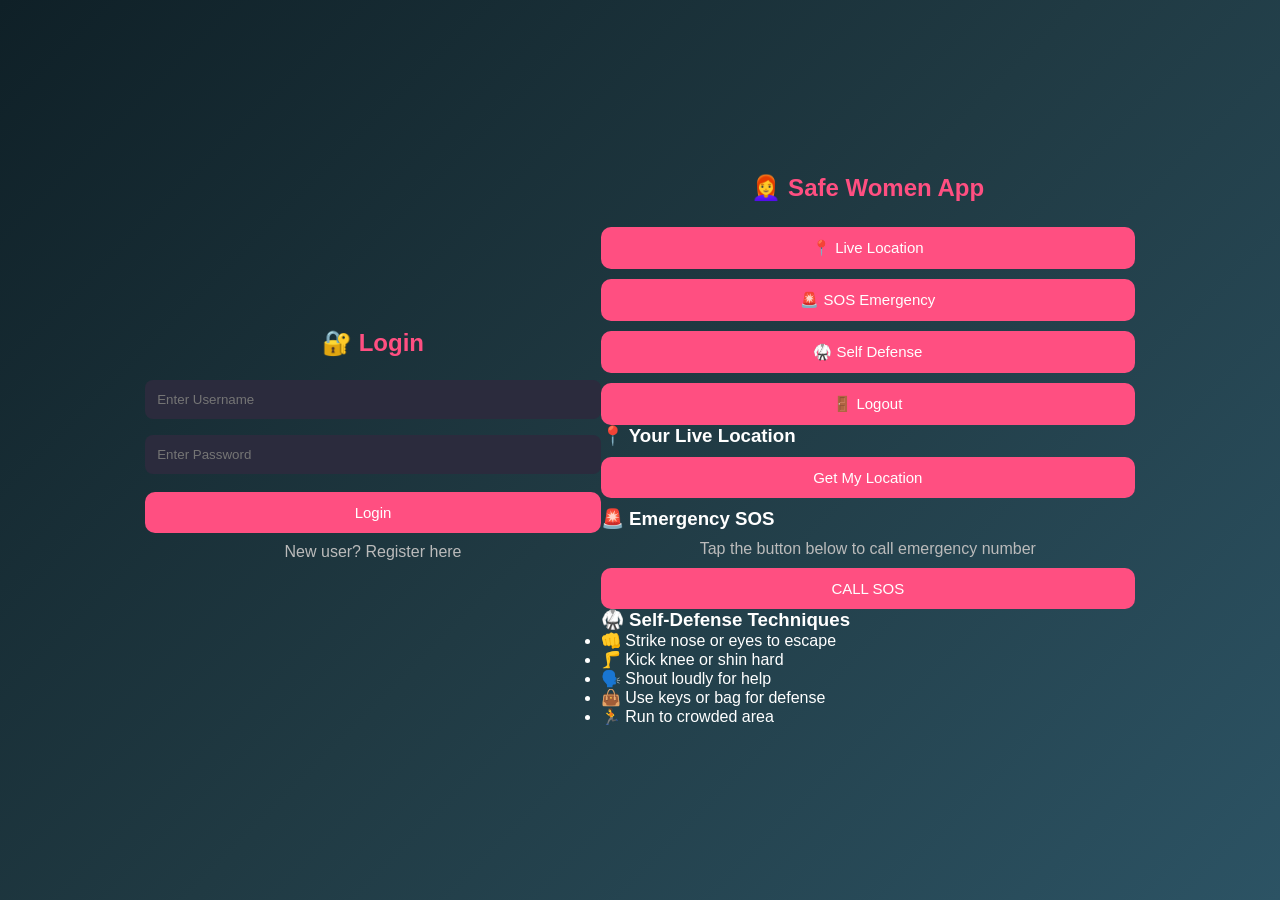
==== index.html @ a43dd45d "Refactor HTML structure and update app title" ====
<!DOCTYPE html>
<html lang="en">
<head>
  <meta charset="UTF-8" />
  <meta name="viewport" content="width=device-width, initial-scale=1.0" />
  <title>Safe Women App</title>
  <link rel="stylesheet" href="style.css" />
</head>
<body>

<!-- 🔐 LOGIN SECTION -->
<div class="login-container" id="loginPage">
  <h2>🔐 Login</h2>

  <input type="text" id="username" placeholder="Enter Username" />
  <input type="password" id="password" placeholder="Enter Password" />

  <button onclick="login()">Login</button>

  <p class="register-text">
    New user? <span onclick="register()">Register here</span>
  </p>

  <p id="error"></p>
</div>

<!-- 🏠 DASHBOARD -->
<div class="dashboard" id="dashboardPage">
  <h2>👩‍🦰 Safe Women App</h2>

  <div class="menu">
    <button onclick="showSection('locationSection')">📍 Live Location</button>
    <button onclick="showSection('sosSection')">🚨 SOS Emergency</button>
    <button onclick="showSection('defenseSection')">🥋 Self Defense</button>
    <button onclick="logout()">🚪 Logout</button>
  </div>

  <!-- 📍 LIVE LOCATION -->
  <div class="section" id="locationSection">
    <h3>📍 Your Live Location</h3>
    <button onclick="getLocation()">Get My Location</button>
    <p id="locationOutput"></p>
  </div>

  <!-- 🚨 SOS -->
  <div class="section" id="sosSection">
    <h3>🚨 Emergency SOS</h3>
    <p>Tap the button below to call emergency number</p>
    <a href="tel:112">
      <button class="sos-btn">CALL SOS</button>
    </a>
  </div>

  <!-- 🥋 SELF DEFENSE -->
  <div class="section" id="defenseSection">
    <h3>🥋 Self-Defense Techniques</h3>
    <ul class="defense-list">
      <li>👊 Strike nose or eyes to escape</li>
      <li>🦵 Kick knee or shin hard</li>
      <li>🗣️ Shout loudly for help</li>
      <li>👜 Use keys or bag for defense</li>
      <li>🏃 Run to crowded area</li>
    </ul>
  </div>
</div>

<script src="script.js"></script>
</body>
</html>
---- style.css ----
/* ================= GLOBAL RESET ================= */
* {
    box-sizing: border-box;
    margin: 0;
    padding: 0;
}

/* ===== SLIDER STYLING ===== */
.slider {
    width: 100%;
    height: 180px;
    margin: 15px 0;
    overflow: hidden;
    border-radius: 12px;
    box-shadow: 0 0 15px rgba(255,79,129,0.4);
}

.slider img {
    width: 100%;
    height: 100%;
    object-fit: cover;
    animation: fadeImage 1s ease-in-out;
}

/* Image Fade Animation */
@keyframes fadeImage {
    from { opacity: 0; }
    to { opacity: 1; }
}

/* ===== SOS ANIMATED IMAGE ===== */
.sos-img {
    width: 80px;
    margin: 10px auto;
    display: block;
    animation: bounce 1.5s infinite;
}

/* Bounce Animation */
@keyframes bounce {
    0%, 100% { transform: translateY(0); }
    50% { transform: translateY(-8px); }
}

/* ===== PAGE SLIDE ANIMATION ===== */
.page {
    display: none;
    animation: slideIn 0.5s ease;
}

@keyframes slideIn {
    from { transform: translateX(30px); opacity: 0; }
    to { transform: translateX(0); opacity: 1; }
}

/* ===== BUTTON GLOW EFFECT ===== */
button:hover {
    box-shadow: 0 0 15px rgba(255,79,129,0.8);
    transform: scale(1.02);
}

/* ================= BODY DARK THEME ================= */
body {
    font-family: 'Segoe UI', sans-serif;
    background: linear-gradient(135deg, #0f2027, #203a43, #2c5364);
    height: 100vh;
    display: flex;
    justify-content: center;
    align-items: center;
    color: #ffffff;
}

/* ================= APP CONTAINER ================= */
.app {
    width: 380px;
}

/* ================= CARD DESIGN ================= */
.card {
    background: #1e1e2f;
    padding: 25px;
    border-radius: 15px;
    box-shadow: 0 15px 40px rgba(0,0,0,0.5);
    animation: fade 0.4s ease-in-out;
}

/* Fade Animation */
@keyframes fade {
    from { opacity: 0; transform: translateY(15px); }
    to { opacity: 1; transform: translateY(0); }
}

/* ================= HEADINGS ================= */
h2 {
    text-align: center;
    margin-bottom: 15px;
    color: #ff4f81;
}

/* ================= INPUT & TEXTAREA ================= */
input, textarea {
    width: 100%;
    padding: 12px;
    margin: 8px 0;
    border-radius: 8px;
    border: none;
    background: #2b2b3d;
    color: white;
}

/* ================= BUTTONS ================= */
button {
    width: 100%;
    padding: 12px;
    margin-top: 10px;
    background: #ff4f81;
    color: white;
    border: none;
    border-radius: 10px;
    cursor: pointer;
    font-size: 15px;
}

button:hover {
    background: #ff2f6a;
}

/* ================= SOS BUTTON ================= */
.sos {
    background: red;
    font-size: 20px;
    animation: pulse 1s infinite;
}

/* SOS Pulse Animation */
@keyframes pulse {
    0% { box-shadow: 0 0 0 red; }
    50% { box-shadow: 0 0 20px red; }
    100% { box-shadow: 0 0 0 red; }
}

/* ================= LOGOUT ================= */
.logout {
    background: gray;
}

/* ================= INFO BOX ================= */
.info, .tech {
    background: #2b2b3d;
    padding: 10px;
    border-radius: 10px;
    margin: 8px 0;
}

/* ================= PAGE VISIBILITY ================= */
.page {
    display: none;
}
.active {
    display: block;
}

p {
    margin-top: 10px;
    text-align: center;
    cursor: pointer;
    color: #bbb;
}
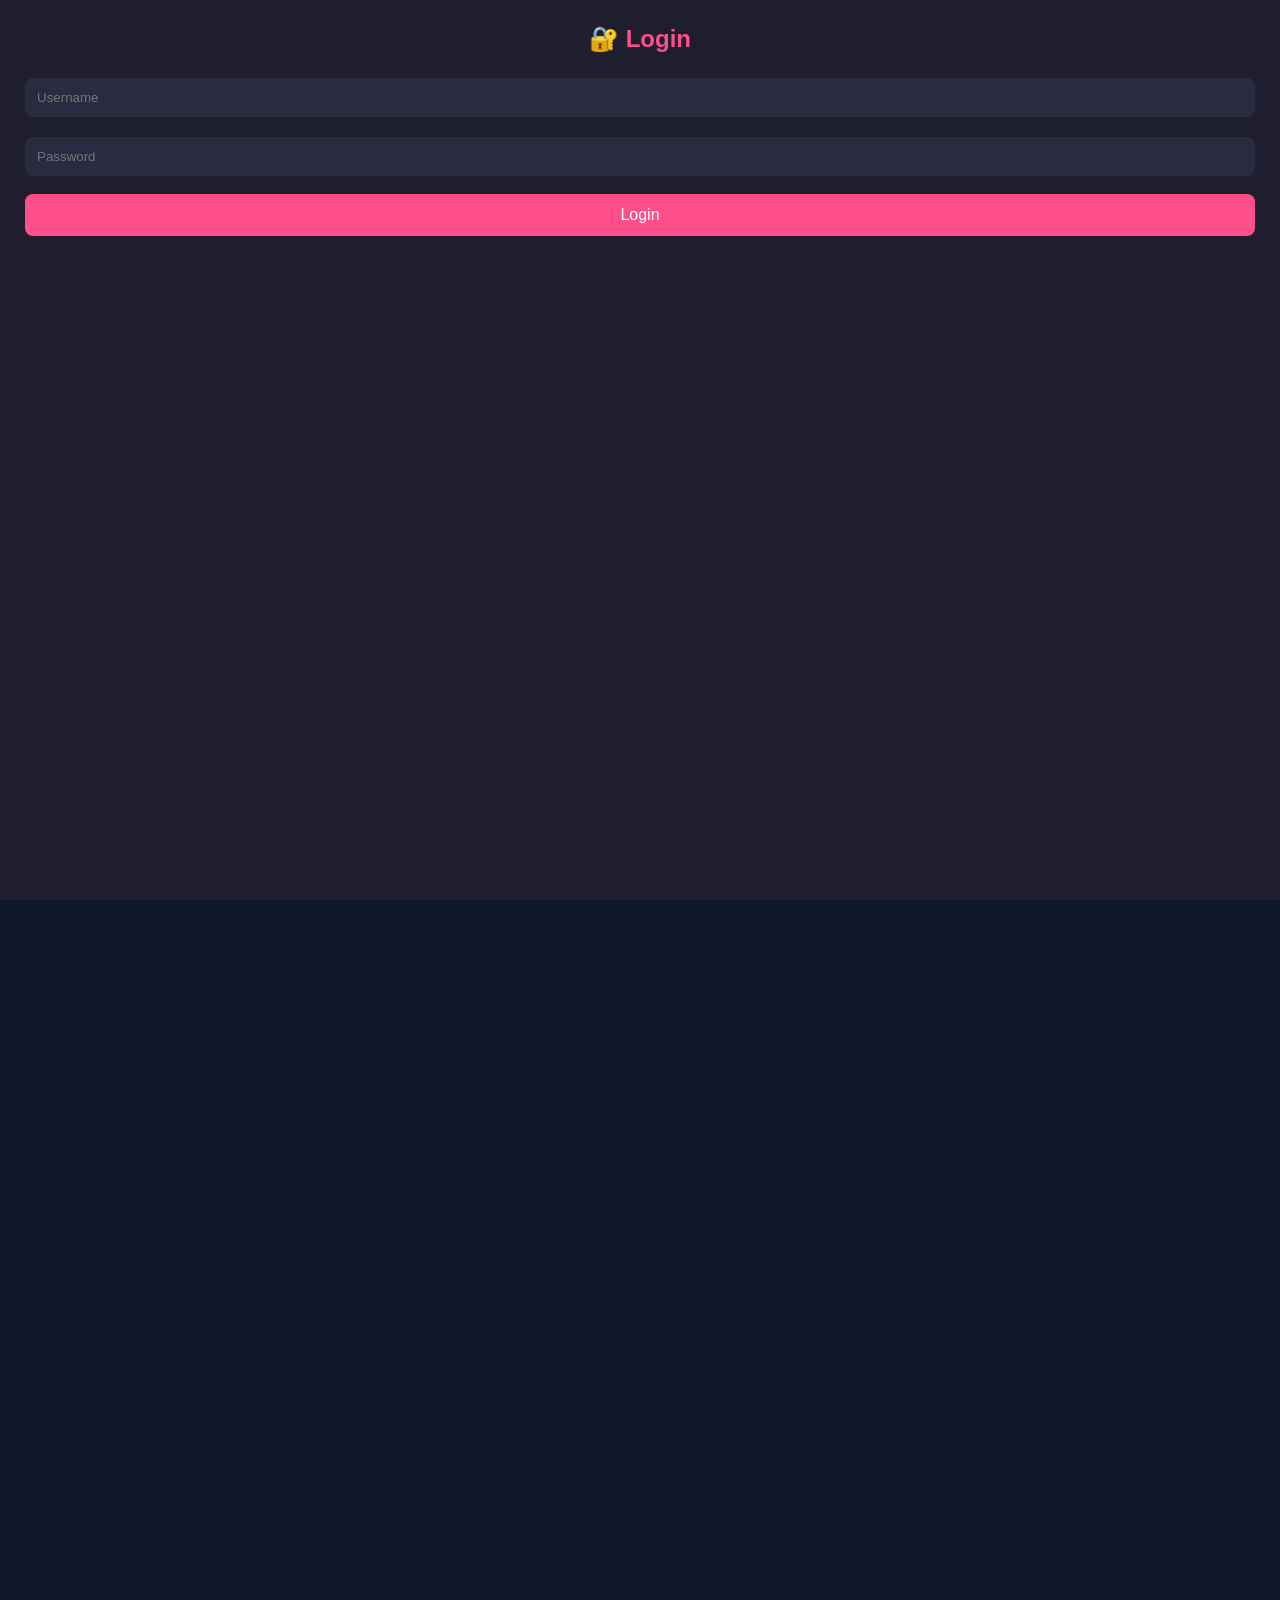
==== commit 6224443a: "Refactor index.html for improved structure and content Updated the HTML structure and content for th" ====
--- a/index.html
+++ b/index.html
@@ -8,58 +8,52 @@
 </head>
 <body>
 
-<!-- 🔐 LOGIN SECTION -->
+<!-- LOGIN SCREEN -->
 <div class="login-container" id="loginPage">
   <h2>🔐 Login</h2>
 
-  <input type="text" id="username" placeholder="Enter Username" />
-  <input type="password" id="password" placeholder="Enter Password" />
+  <input type="text" id="username" placeholder="Username" />
+  <input type="password" id="password" placeholder="Password" />
 
   <button onclick="login()">Login</button>
-
-  <p class="register-text">
-    New user? <span onclick="register()">Register here</span>
-  </p>
-
   <p id="error"></p>
 </div>
 
-<!-- 🏠 DASHBOARD -->
+<!-- DASHBOARD -->
 <div class="dashboard" id="dashboardPage">
   <h2>👩‍🦰 Safe Women App</h2>
 
   <div class="menu">
-    <button onclick="showSection('locationSection')">📍 Live Location</button>
-    <button onclick="showSection('sosSection')">🚨 SOS Emergency</button>
-    <button onclick="showSection('defenseSection')">🥋 Self Defense</button>
+    <button onclick="showSection('location')">📍 Live Location</button>
+    <button onclick="showSection('sos')">🚨 SOS</button>
+    <button onclick="showSection('defense')">🥋 Self Defense</button>
     <button onclick="logout()">🚪 Logout</button>
   </div>
 
-  <!-- 📍 LIVE LOCATION -->
-  <div class="section" id="locationSection">
-    <h3>📍 Your Live Location</h3>
-    <button onclick="getLocation()">Get My Location</button>
+  <!-- LOCATION -->
+  <div class="section" id="location">
+    <h3>Your Live Location</h3>
+    <button onclick="getLocation()">Get Location</button>
     <p id="locationOutput"></p>
   </div>
 
-  <!-- 🚨 SOS -->
-  <div class="section" id="sosSection">
-    <h3>🚨 Emergency SOS</h3>
-    <p>Tap the button below to call emergency number</p>
+  <!-- SOS -->
+  <div class="section" id="sos">
+    <h3>Emergency SOS</h3>
     <a href="tel:112">
-      <button class="sos-btn">CALL SOS</button>
+      <button class="sos-btn">CALL 112</button>
     </a>
   </div>
 
-  <!-- 🥋 SELF DEFENSE -->
-  <div class="section" id="defenseSection">
-    <h3>🥋 Self-Defense Techniques</h3>
+  <!-- SELF DEFENSE -->
+  <div class="section" id="defense">
+    <h3>Self-Defense Techniques</h3>
     <ul class="defense-list">
-      <li>👊 Strike nose or eyes to escape</li>
-      <li>🦵 Kick knee or shin hard</li>
-      <li>🗣️ Shout loudly for help</li>
-      <li>👜 Use keys or bag for defense</li>
-      <li>🏃 Run to crowded area</li>
+      <li>👊 Hit nose or eyes</li>
+      <li>🦵 Kick knee or shin</li>
+      <li>🗣️ Shout loudly</li>
+      <li>👜 Use bag or keys</li>
+      <li>🏃 Run to safe place</li>
     </ul>
   </div>
 </div>
--- a/style.css
+++ b/style.css
@@ -1,168 +1,85 @@
-/* ================= GLOBAL RESET ================= */
+/* RESET */
 * {
-    box-sizing: border-box;
-    margin: 0;
-    padding: 0;
+  margin: 0;
+  padding: 0;
+  box-sizing: border-box;
+  font-family: "Segoe UI", sans-serif;
 }
 
-/* ===== SLIDER STYLING ===== */
-.slider {
-    width: 100%;
-    height: 180px;
-    margin: 15px 0;
-    overflow: hidden;
-    border-radius: 12px;
-    box-shadow: 0 0 15px rgba(255,79,129,0.4);
+/* FULL SCREEN APP */
+html, body {
+  width: 100%;
+  height: 100%;
+  background: #0f172a;   /* plain app background */
+  overflow: hidden;
 }
 
-.slider img {
-    width: 100%;
-    height: 100%;
-    object-fit: cover;
-    animation: fadeImage 1s ease-in-out;
+/* LOGIN & DASHBOARD */
+.login-container,
+.dashboard {
+  width: 100%;
+  height: 100%;
+  background: #1e1e2f;
+  padding: 25px;
+  color: white;
 }
 
-/* Image Fade Animation */
-@keyframes fadeImage {
-    from { opacity: 0; }
-    to { opacity: 1; }
+/* HEADINGS */
+h2, h3 {
+  color: #ff4f8b;
+  margin-bottom: 15px;
+  text-align: center;
 }
 
-/* ===== SOS ANIMATED IMAGE ===== */
-.sos-img {
-    width: 80px;
-    margin: 10px auto;
-    display: block;
-    animation: bounce 1.5s infinite;
+/* INPUTS */
+input {
+  width: 100%;
+  padding: 12px;
+  margin: 10px 0;
+  background: #2a2a40;
+  border: none;
+  border-radius: 8px;
+  color: white;
 }
 
-/* Bounce Animation */
-@keyframes bounce {
-    0%, 100% { transform: translateY(0); }
-    50% { transform: translateY(-8px); }
+/* BUTTONS */
+button {
+  width: 100%;
+  padding: 12px;
+  margin: 8px 0;
+  background: #ff4f8b;
+  border: none;
+  border-radius: 8px;
+  color: white;
+  font-size: 16px;
+  cursor: pointer;
 }
 
-/* ===== PAGE SLIDE ANIMATION ===== */
-.page {
-    display: none;
-    animation: slideIn 0.5s ease;
+/* MENU */
+.menu {
+  margin-bottom: 15px;
 }
 
-@keyframes slideIn {
-    from { transform: translateX(30px); opacity: 0; }
-    to { transform: translateX(0); opacity: 1; }
+/* SECTIONS */
+.section {
+  display: none;
+  margin-top: 10px;
 }
 
-/* ===== BUTTON GLOW EFFECT ===== */
-button:hover {
-    box-shadow: 0 0 15px rgba(255,79,129,0.8);
-    transform: scale(1.02);
+/* SOS */
+.sos-btn {
+  background: red;
+  font-size: 18px;
 }
 
-/* ================= BODY DARK THEME ================= */
-body {
-    font-family: 'Segoe UI', sans-serif;
-    background: linear-gradient(135deg, #0f2027, #203a43, #2c5364);
-    height: 100vh;
-    display: flex;
-    justify-content: center;
-    align-items: center;
-    color: #ffffff;
+/* DEFENSE LIST */
+.defense-list li {
+  margin: 8px 0;
 }
 
-/* ================= APP CONTAINER ================= */
-.app {
-    width: 380px;
+/* ERROR */
+#error {
+  color: #ff6b6b;
+  margin-top: 10px;
+  text-align: center;
 }
-
-/* ================= CARD DESIGN ================= */
-.card {
-    background: #1e1e2f;
-    padding: 25px;
-    border-radius: 15px;
-    box-shadow: 0 15px 40px rgba(0,0,0,0.5);
-    animation: fade 0.4s ease-in-out;
-}
-
-/* Fade Animation */
-@keyframes fade {
-    from { opacity: 0; transform: translateY(15px); }
-    to { opacity: 1; transform: translateY(0); }
-}
-
-/* ================= HEADINGS ================= */
-h2 {
-    text-align: center;
-    margin-bottom: 15px;
-    color: #ff4f81;
-}
-
-/* ================= INPUT & TEXTAREA ================= */
-input, textarea {
-    width: 100%;
-    padding: 12px;
-    margin: 8px 0;
-    border-radius: 8px;
-    border: none;
-    background: #2b2b3d;
-    color: white;
-}
-
-/* ================= BUTTONS ================= */
-button {
-    width: 100%;
-    padding: 12px;
-    margin-top: 10px;
-    background: #ff4f81;
-    color: white;
-    border: none;
-    border-radius: 10px;
-    cursor: pointer;
-    font-size: 15px;
-}
-
-button:hover {
-    background: #ff2f6a;
-}
-
-/* ================= SOS BUTTON ================= */
-.sos {
-    background: red;
-    font-size: 20px;
-    animation: pulse 1s infinite;
-}
-
-/* SOS Pulse Animation */
-@keyframes pulse {
-    0% { box-shadow: 0 0 0 red; }
-    50% { box-shadow: 0 0 20px red; }
-    100% { box-shadow: 0 0 0 red; }
-}
-
-/* ================= LOGOUT ================= */
-.logout {
-    background: gray;
-}
-
-/* ================= INFO BOX ================= */
-.info, .tech {
-    background: #2b2b3d;
-    padding: 10px;
-    border-radius: 10px;
-    margin: 8px 0;
-}
-
-/* ================= PAGE VISIBILITY ================= */
-.page {
-    display: none;
-}
-.active {
-    display: block;
-}
-
-p {
-    margin-top: 10px;
-    text-align: center;
-    cursor: pointer;
-    color: #bbb;
-}
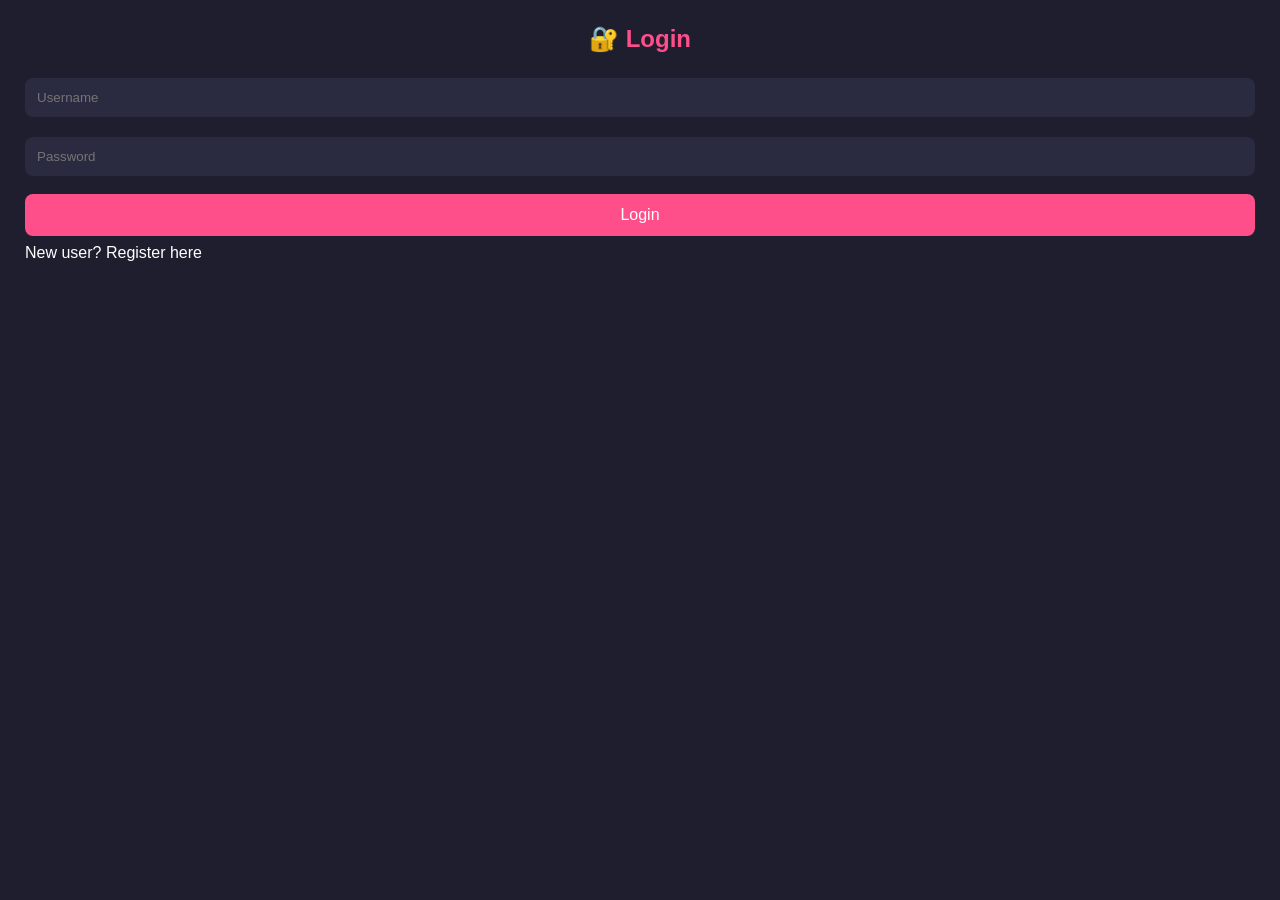
==== commit 47442423: "Revamp login and registration UI components Updated login and registration screens with new IDs and " ====
--- a/index.html
+++ b/index.html
@@ -12,15 +12,36 @@
 <div class="login-container" id="loginPage">
   <h2>🔐 Login</h2>
 
-  <input type="text" id="username" placeholder="Username" />
-  <input type="password" id="password" placeholder="Password" />
+  <input type="text" id="loginUsername" placeholder="Username" />
+  <input type="password" id="loginPassword" placeholder="Password" />
 
   <button onclick="login()">Login</button>
-  <p id="error"></p>
+
+  <p class="switch">
+    New user? <span onclick="showRegister()">Register here</span>
+  </p>
+
+  <p id="loginError"></p>
+</div>
+
+<!-- REGISTER SCREEN -->
+<div class="login-container" id="registerPage" style="display:none;">
+  <h2>📝 Register</h2>
+
+  <input type="text" id="regUsername" placeholder="Create Username" />
+  <input type="password" id="regPassword" placeholder="Create Password" />
+
+  <button onclick="register()">Register</button>
+
+  <p class="switch">
+    Already registered? <span onclick="showLogin()">Login here</span>
+  </p>
+
+  <p id="registerError"></p>
 </div>
 
 <!-- DASHBOARD -->
-<div class="dashboard" id="dashboardPage">
+<div class="dashboard" id="dashboardPage" style="display:none;">
   <h2>👩‍🦰 Safe Women App</h2>
 
   <div class="menu">
@@ -30,29 +51,20 @@
     <button onclick="logout()">🚪 Logout</button>
   </div>
 
-  <!-- LOCATION -->
   <div class="section" id="location">
-    <h3>Your Live Location</h3>
     <button onclick="getLocation()">Get Location</button>
     <p id="locationOutput"></p>
   </div>
 
-  <!-- SOS -->
   <div class="section" id="sos">
-    <h3>Emergency SOS</h3>
-    <a href="tel:112">
-      <button class="sos-btn">CALL 112</button>
-    </a>
+    <a href="tel:112"><button class="sos-btn">CALL 112</button></a>
   </div>
 
-  <!-- SELF DEFENSE -->
   <div class="section" id="defense">
-    <h3>Self-Defense Techniques</h3>
     <ul class="defense-list">
       <li>👊 Hit nose or eyes</li>
-      <li>🦵 Kick knee or shin</li>
+      <li>🦵 Kick knee</li>
       <li>🗣️ Shout loudly</li>
-      <li>👜 Use bag or keys</li>
       <li>🏃 Run to safe place</li>
     </ul>
   </div>
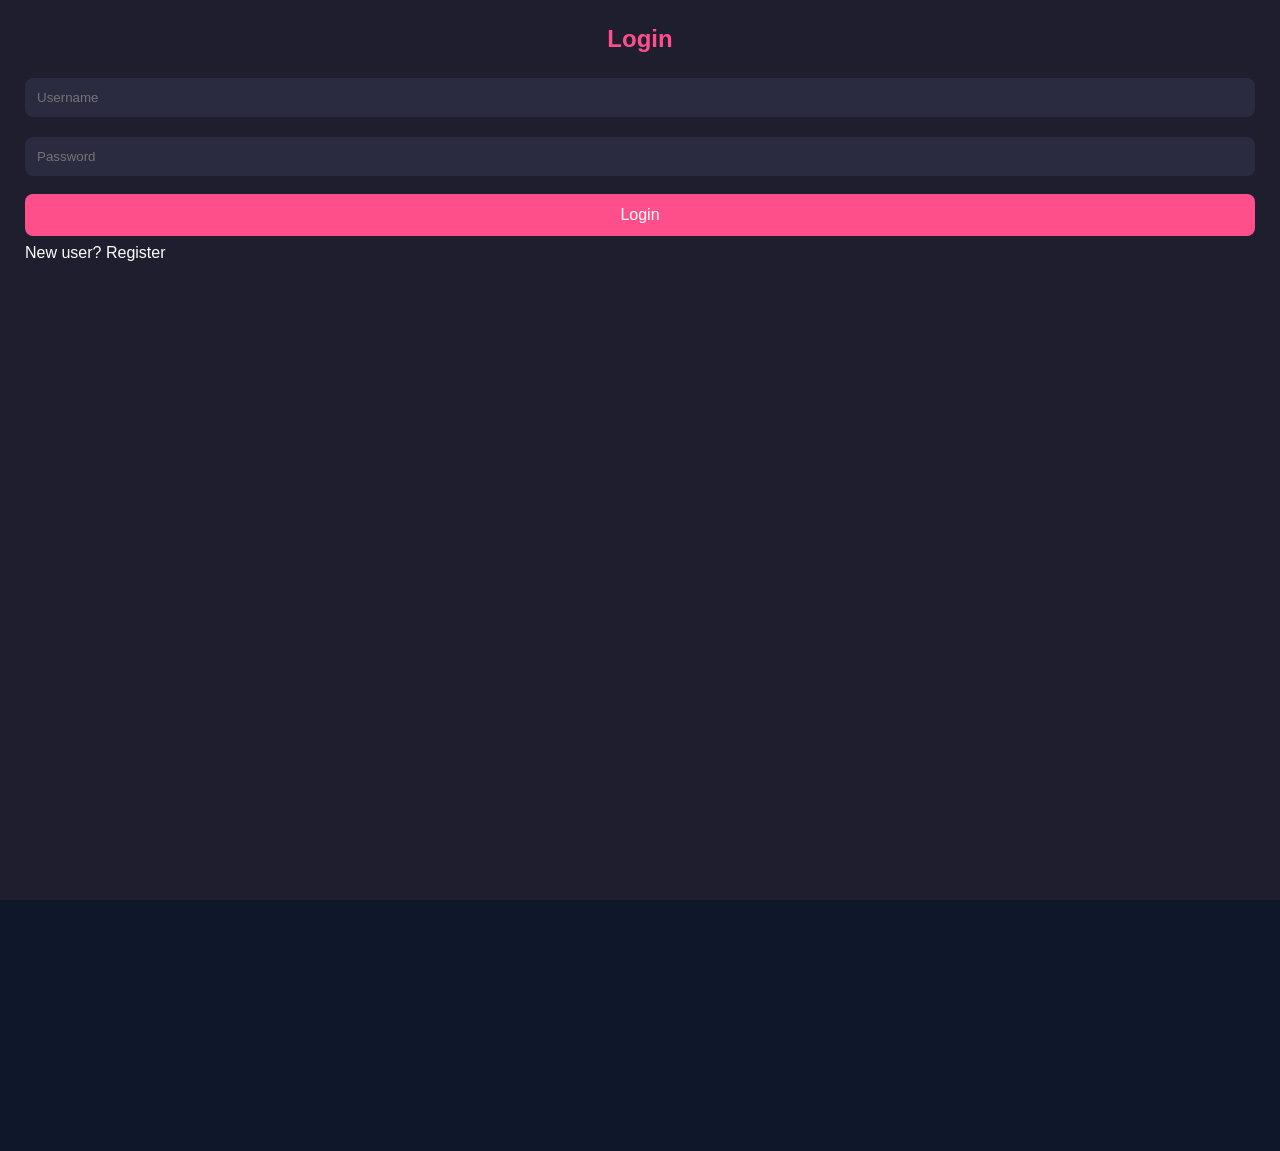
==== commit 6e554fb7: "Refactor index.html for improved layout and content Updated HTML structure and content for login, re" ====
--- a/index.html
+++ b/index.html
@@ -1,48 +1,44 @@
+
+
 <!DOCTYPE html>
 <html lang="en">
 <head>
-  <meta charset="UTF-8" />
-  <meta name="viewport" content="width=device-width, initial-scale=1.0" />
+  <meta charset="UTF-8">
+  <meta name="viewport" content="width=device-width, initial-scale=1.0">
   <title>Safe Women App</title>
-  <link rel="stylesheet" href="style.css" />
+  <link rel="stylesheet" href="style.css">
 </head>
 <body>
 
-<!-- LOGIN SCREEN -->
+<!-- LOGIN -->
 <div class="login-container" id="loginPage">
-  <h2>🔐 Login</h2>
-
-  <input type="text" id="loginUsername" placeholder="Username" />
-  <input type="password" id="loginPassword" placeholder="Password" />
-
-  <button onclick="login()">Login</button>
-
-  <p class="switch">
-    New user? <span onclick="showRegister()">Register here</span>
-  </p>
-
+  <h2>Login</h2>
+  <input type="text" id="loginUsername" placeholder="Username">
+  <input type="password" id="loginPassword" placeholder="Password">
+  <button type="button" onclick="login()">Login</button>
+  <p>New user? <span onclick="showRegister()">Register</span></p>
   <p id="loginError"></p>
 </div>
 
-<!-- REGISTER SCREEN -->
+<!-- REGISTER -->
 <div class="login-container" id="registerPage" style="display:none;">
-  <h2>📝 Register</h2>
-
-  <input type="text" id="regUsername" placeholder="Create Username" />
-  <input type="password" id="regPassword" placeholder="Create Password" />
-
-  <button onclick="register()">Register</button>
-
-  <p class="switch">
-    Already registered? <span onclick="showLogin()">Login here</span>
-  </p>
-
+  <h2>Register</h2>
+  <input type="text" id="regUsername" placeholder="Create Username">
+  <input type="password" id="regPassword" placeholder="Create Password">
+  <button type="button" onclick="register()">Register</button>
+  <p>Already registered? <span onclick="showLogin()">Login</span></p>
   <p id="registerError"></p>
 </div>
 
 <!-- DASHBOARD -->
 <div class="dashboard" id="dashboardPage" style="display:none;">
-  <h2>👩‍🦰 Safe Women App</h2>
+  <h2>Safe Women Dashboard</h2>
+  <button onclick="logout()">Logout</button>
+</div>
+
+<script src="script.js"></script>
+</body>
+</html>
 
   <div class="menu">
     <button onclick="showSection('location')">📍 Live Location</button>
@@ -73,3 +69,4 @@
 <script src="script.js"></script>
 </body>
 </html>
+
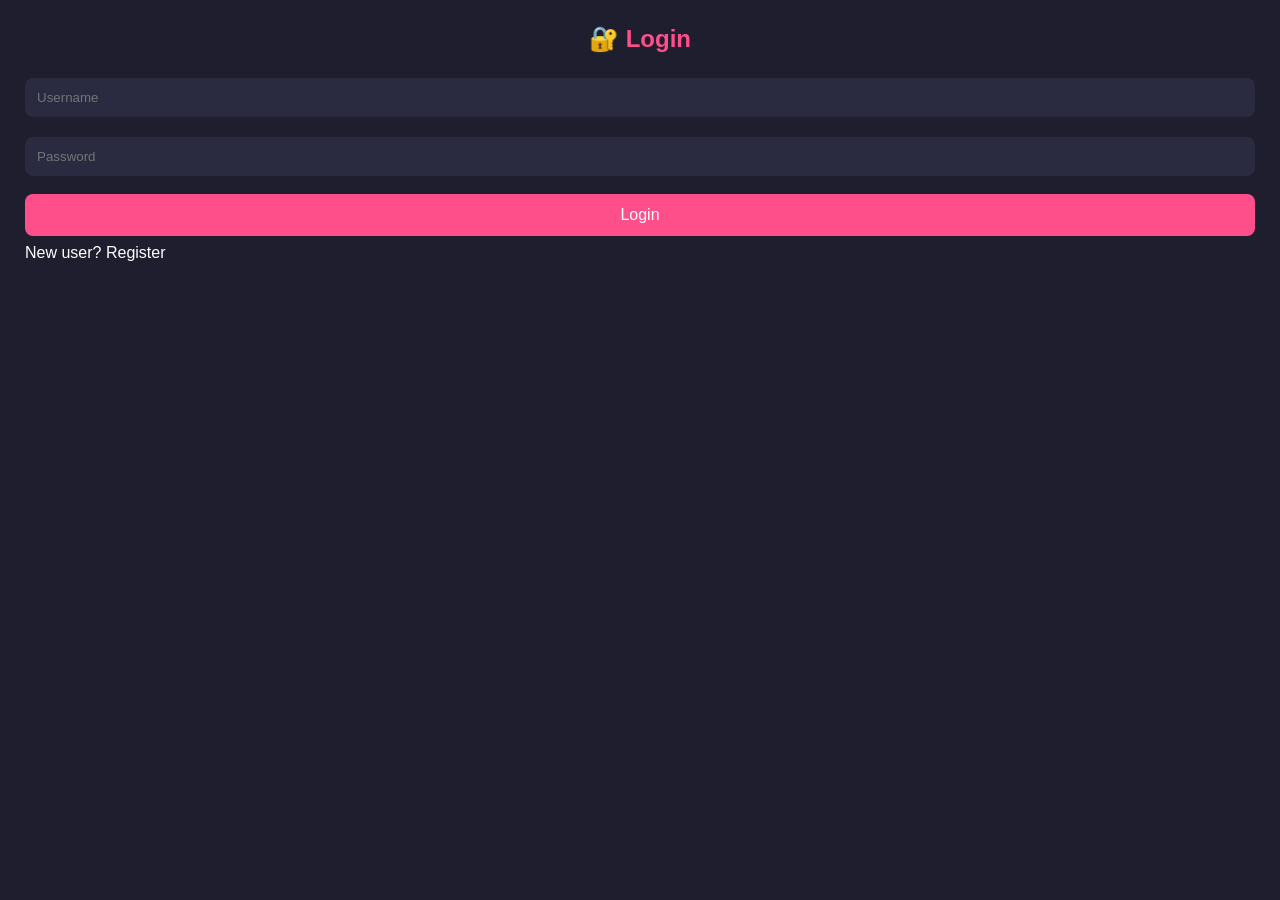
==== commit 6fea7f03: "Refactor index.html for better structure and functionality Updated HTML structure and IDs for login " ====
--- a/index.html
+++ b/index.html
@@ -1,72 +1,45 @@
-
-
 <!DOCTYPE html>
 <html lang="en">
 <head>
-  <meta charset="UTF-8">
-  <meta name="viewport" content="width=device-width, initial-scale=1.0">
+  <meta charset="UTF-8" />
+  <meta name="viewport" content="width=device-width, initial-scale=1.0" />
   <title>Safe Women App</title>
   <link rel="stylesheet" href="style.css">
 </head>
 <body>
 
 <!-- LOGIN -->
-<div class="login-container" id="loginPage">
-  <h2>Login</h2>
-  <input type="text" id="loginUsername" placeholder="Username">
-  <input type="password" id="loginPassword" placeholder="Password">
-  <button type="button" onclick="login()">Login</button>
+<div class="login-container" id="loginBox">
+  <h2>🔐 Login</h2>
+  <input type="text" id="loginUser" placeholder="Username">
+  <input type="password" id="loginPass" placeholder="Password">
+  <button onclick="login()">Login</button>
   <p>New user? <span onclick="showRegister()">Register</span></p>
-  <p id="loginError"></p>
+  <p id="loginError" class="error"></p>
 </div>
 
 <!-- REGISTER -->
-<div class="login-container" id="registerPage" style="display:none;">
-  <h2>Register</h2>
-  <input type="text" id="regUsername" placeholder="Create Username">
-  <input type="password" id="regPassword" placeholder="Create Password">
-  <button type="button" onclick="register()">Register</button>
+<div class="login-container" id="registerBox" style="display:none;">
+  <h2>📝 Register</h2>
+  <input type="text" id="regUser" placeholder="Create Username">
+  <input type="password" id="regPass" placeholder="Create Password">
+  <button onclick="register()">Register</button>
   <p>Already registered? <span onclick="showLogin()">Login</span></p>
-  <p id="registerError"></p>
+  <p id="regError" class="error"></p>
 </div>
 
 <!-- DASHBOARD -->
-<div class="dashboard" id="dashboardPage" style="display:none;">
-  <h2>Safe Women Dashboard</h2>
-  <button onclick="logout()">Logout</button>
+<div class="dashboard" id="dashboard" style="display:none;">
+  <h2>👩‍🦰 Safe Women Dashboard</h2>
+
+  <button class="sos" onclick="sos()">🚨 SOS Emergency</button>
+  <button onclick="getLocation()">📍 Share Live Location</button>
+  <button onclick="showDefense()">🥋 Self Defense Tips</button>
+  <button onclick="logout()">🚪 Logout</button>
+
+  <div id="output"></div>
 </div>
 
 <script src="script.js"></script>
 </body>
 </html>
-
-  <div class="menu">
-    <button onclick="showSection('location')">📍 Live Location</button>
-    <button onclick="showSection('sos')">🚨 SOS</button>
-    <button onclick="showSection('defense')">🥋 Self Defense</button>
-    <button onclick="logout()">🚪 Logout</button>
-  </div>
-
-  <div class="section" id="location">
-    <button onclick="getLocation()">Get Location</button>
-    <p id="locationOutput"></p>
-  </div>
-
-  <div class="section" id="sos">
-    <a href="tel:112"><button class="sos-btn">CALL 112</button></a>
-  </div>
-
-  <div class="section" id="defense">
-    <ul class="defense-list">
-      <li>👊 Hit nose or eyes</li>
-      <li>🦵 Kick knee</li>
-      <li>🗣️ Shout loudly</li>
-      <li>🏃 Run to safe place</li>
-    </ul>
-  </div>
-</div>
-
-<script src="script.js"></script>
-</body>
-</html>
-
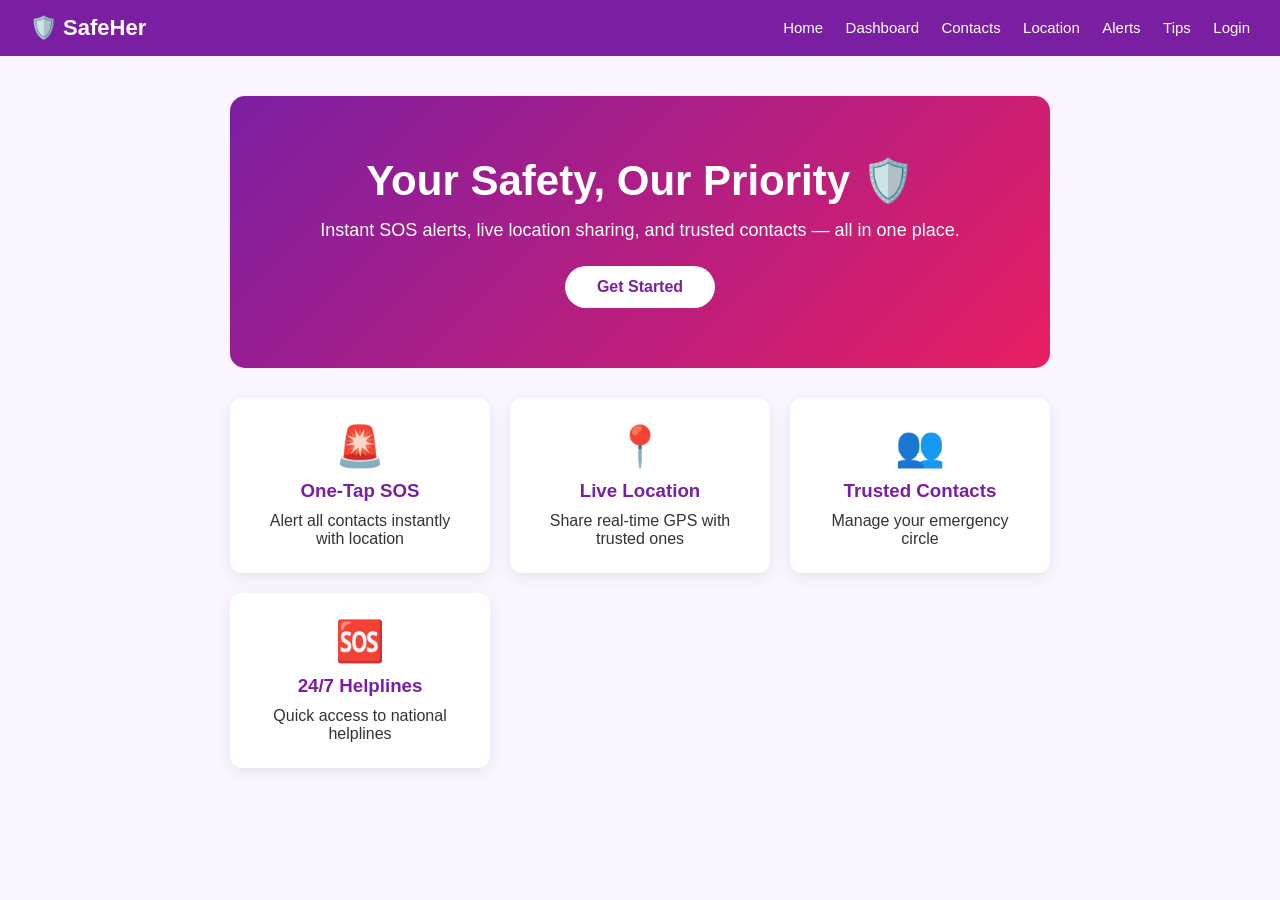
==== commit f15c0482: "Create index.html" ====
--- a/index.html
+++ b/index.html
@@ -1,45 +1,436 @@
-<!DOCTYPE html>
-<html lang="en">
-<head>
-  <meta charset="UTF-8" />
-  <meta name="viewport" content="width=device-width, initial-scale=1.0" />
-  <title>Safe Women App</title>
-  <link rel="stylesheet" href="style.css">
-</head>
-<body>
-
-<!-- LOGIN -->
-<div class="login-container" id="loginBox">
-  <h2>🔐 Login</h2>
-  <input type="text" id="loginUser" placeholder="Username">
-  <input type="password" id="loginPass" placeholder="Password">
-  <button onclick="login()">Login</button>
-  <p>New user? <span onclick="showRegister()">Register</span></p>
-  <p id="loginError" class="error"></p>
-</div>
-
-<!-- REGISTER -->
-<div class="login-container" id="registerBox" style="display:none;">
-  <h2>📝 Register</h2>
-  <input type="text" id="regUser" placeholder="Create Username">
-  <input type="password" id="regPass" placeholder="Create Password">
-  <button onclick="register()">Register</button>
-  <p>Already registered? <span onclick="showLogin()">Login</span></p>
-  <p id="regError" class="error"></p>
-</div>
-
-<!-- DASHBOARD -->
-<div class="dashboard" id="dashboard" style="display:none;">
-  <h2>👩‍🦰 Safe Women Dashboard</h2>
-
-  <button class="sos" onclick="sos()">🚨 SOS Emergency</button>
-  <button onclick="getLocation()">📍 Share Live Location</button>
-  <button onclick="showDefense()">🥋 Self Defense Tips</button>
-  <button onclick="logout()">🚪 Logout</button>
-
-  <div id="output"></div>
-</div>
-
-<script src="script.js"></script>
-</body>
-</html>
+<!DOCTYPE html>
+<html lang="en">
+<head>
+  <meta charset="UTF-8" />
+  <meta name="viewport" content="width=device-width, initial-scale=1.0" />
+  <title>🛡️ SafeHer - Women Safety App</title>
+  <style>
+    * { margin: 0; padding: 0; box-sizing: border-box; font-family: 'Segoe UI', sans-serif; }
+    body { background: #faf5ff; color: #333; }
+
+    /* Navbar */
+    nav {
+      display: flex; justify-content: space-between; align-items: center;
+      padding: 15px 30px; background: #7B1FA2; color: white; flex-wrap: wrap;
+    }
+    nav .logo { font-size: 22px; font-weight: bold; }
+    nav a {
+      color: white; text-decoration: none; margin-left: 18px;
+      font-size: 15px; cursor: pointer;
+    }
+    nav a:hover { color: #ffb3c1; }
+
+    /* Page container */
+    .page { display: none; padding: 40px; max-width: 900px; margin: 0 auto; min-height: calc(100vh - 70px); }
+    .page.active { display: block; }
+
+    /* Hero */
+    .hero {
+      text-align: center; padding: 60px 20px; color: white; border-radius: 15px;
+      background: linear-gradient(135deg, #7B1FA2, #E91E63); margin-bottom: 30px;
+    }
+    .hero h1 { font-size: 42px; margin-bottom: 15px; }
+    .hero p { font-size: 18px; margin-bottom: 25px; }
+    .btn {
+      background: white; color: #7B1FA2; padding: 12px 32px; border-radius: 30px;
+      text-decoration: none; font-weight: bold; font-size: 16px;
+      border: none; cursor: pointer; display: inline-block;
+    }
+
+    /* Feature cards */
+    .grid {
+      display: grid; grid-template-columns: repeat(auto-fit, minmax(200px, 1fr));
+      gap: 20px; margin-top: 20px;
+    }
+    .card {
+      background: white; padding: 25px; border-radius: 12px;
+      box-shadow: 0 4px 15px rgba(0,0,0,0.08); text-align: center;
+    }
+    .card h3 { color: #7B1FA2; margin: 10px 0; }
+
+    /* Forms */
+    .form-box {
+      background: white; padding: 35px; border-radius: 15px;
+      max-width: 400px; margin: 40px auto;
+      box-shadow: 0 4px 20px rgba(0,0,0,0.1);
+    }
+    .form-box h2 { color: #7B1FA2; text-align: center; margin-bottom: 20px; }
+    input, select {
+      width: 100%; padding: 12px; margin: 8px 0;
+      border: 1px solid #ddd; border-radius: 8px; font-size: 15px;
+    }
+    .btn-primary {
+      width: 100%; background: #7B1FA2; color: white; padding: 13px;
+      border: none; border-radius: 8px; font-size: 16px; cursor: pointer;
+      margin-top: 10px;
+    }
+    .btn-primary:hover { background: #5e1780; }
+
+    /* SOS */
+    .sos-wrap { text-align: center; padding: 30px; }
+    .sos-btn {
+      width: 220px; height: 220px; border-radius: 50%;
+      background: radial-gradient(circle, #ff4d6d, #c9184a);
+      color: white; border: 8px solid #ffb3c1;
+      font-size: 42px; font-weight: bold; cursor: pointer;
+      animation: pulse 1.5s infinite;
+    }
+    @keyframes pulse {
+      0% { transform: scale(1); box-shadow: 0 0 40px rgba(233,30,99,0.6); }
+      50% { transform: scale(1.05); box-shadow: 0 0 60px rgba(233,30,99,0.9); }
+      100% { transform: scale(1); box-shadow: 0 0 40px rgba(233,30,99,0.6); }
+    }
+
+    /* Helpline cards */
+    .helpline {
+      display: block; background: white; padding: 20px; border-radius: 12px;
+      text-decoration: none; color: #333; text-align: center;
+      box-shadow: 0 2px 10px rgba(0,0,0,0.08);
+    }
+    .helpline .num { color: #7B1FA2; font-size: 22px; font-weight: bold; }
+
+    /* Toast */
+    .toast {
+      position: fixed; bottom: 20px; left: 50%; transform: translateX(-50%);
+      background: #333; color: white; padding: 12px 24px; border-radius: 8px;
+      opacity: 0; transition: opacity 0.3s; z-index: 100;
+    }
+    .toast.show { opacity: 1; }
+
+    h1.page-title { color: #7B1FA2; margin-bottom: 10px; }
+    .subtitle { color: #666; margin-bottom: 30px; }
+  </style>
+</head>
+<body>
+
+<!-- ===== NAVBAR ===== -->
+<nav>
+  <div class="logo">🛡️ SafeHer</div>
+  <div id="navLinks">
+    <a onclick="showPage('home')">Home</a>
+    <a onclick="showPage('dashboard')">Dashboard</a>
+    <a onclick="showPage('contacts')">Contacts</a>
+    <a onclick="showPage('location')">Location</a>
+    <a onclick="showPage('alerts')">Alerts</a>
+    <a onclick="showPage('tips')">Tips</a>
+    <a onclick="showPage('login')" id="loginLink">Login</a>
+  </div>
+</nav>
+
+<!-- ===== HOME ===== -->
+<div class="page active" id="page-home">
+  <div class="hero">
+    <h1>Your Safety, Our Priority 🛡️</h1>
+    <p>Instant SOS alerts, live location sharing, and trusted contacts — all in one place.</p>
+    <button class="btn" onclick="showPage('dashboard')">Get Started</button>
+  </div>
+  <div class="grid">
+    <div class="card"><div style="font-size:40px">🚨</div><h3>One-Tap SOS</h3><p>Alert all contacts instantly with location</p></div>
+    <div class="card"><div style="font-size:40px">📍</div><h3>Live Location</h3><p>Share real-time GPS with trusted ones</p></div>
+    <div class="card"><div style="font-size:40px">👥</div><h3>Trusted Contacts</h3><p>Manage your emergency circle</p></div>
+    <div class="card"><div style="font-size:40px">🆘</div><h3>24/7 Helplines</h3><p>Quick access to national helplines</p></div>
+  </div>
+</div>
+
+<!-- ===== LOGIN ===== -->
+<div class="page" id="page-login">
+  <div class="form-box">
+    <h2>Login</h2>
+    <input id="loginEmail" type="email" placeholder="Email" />
+    <input id="loginPassword" type="password" placeholder="Password" />
+    <button class="btn-primary" onclick="login()">Login</button>
+    <p style="text-align:center;margin-top:12px;color:#666">
+      New user? <a onclick="showPage('register')" style="color:#7B1FA2;cursor:pointer">Register</a>
+    </p>
+  </div>
+</div>
+
+<!-- ===== REGISTER ===== -->
+<div class="page" id="page-register">
+  <div class="form-box">
+    <h2>Create Account</h2>
+    <input id="regName" placeholder="Full Name" />
+    <input id="regEmail" type="email" placeholder="Email" />
+    <input id="regPhone" placeholder="Phone Number" />
+    <input id="regPassword" type="password" placeholder="Password" />
+    <button class="btn-primary" onclick="register()">Register</button>
+    <p style="text-align:center;margin-top:12px;color:#666">
+      Already have an account? <a onclick="showPage('login')" style="color:#7B1FA2;cursor:pointer">Login</a>
+    </p>
+  </div>
+</div>
+
+<!-- ===== DASHBOARD ===== -->
+<div class="page" id="page-dashboard">
+  <h1 class="page-title" id="welcomeMsg">Welcome 👋</h1>
+  <p class="subtitle">You're safe. We're here for you.</p>
+
+  <div class="sos-wrap">
+    <button class="sos-btn" onclick="triggerSOS()">SOS</button>
+    <p style="margin-top:20px;font-weight:bold;color:#7B1FA2">Press the button in an emergency</p>
+    <p id="sosStatus" style="margin-top:10px"></p>
+  </div>
+
+  <h3 style="margin-top:40px;color:#7B1FA2;text-align:center">Quick Helplines</h3>
+  <div class="grid" style="margin-top:15px">
+    <a class="helpline" href="tel:1091"><div>📞</div><strong>Police</strong><div class="num">1091</div></a>
+    <a class="helpline" href="tel:181"><div>🆘</div><strong>Women Helpline</strong><div class="num">181</div></a>
+    <a class="helpline" href="tel:112"><div>🚑</div><strong>Emergency</strong><div class="num">112</div></a>
+    <a class="helpline" href="tel:1098"><div>👶</div><strong>Child Helpline</strong><div class="num">1098</div></a>
+  </div>
+</div>
+
+<!-- ===== CONTACTS ===== -->
+<div class="page" id="page-contacts">
+  <h1 class="page-title">👥 Emergency Contacts</h1>
+  <p class="subtitle">These people will be alerted when you press SOS.</p>
+
+  <div class="form-box">
+    <h2>Add New Contact</h2>
+    <input id="cName" placeholder="Name" />
+    <input id="cPhone" placeholder="Phone Number" />
+    <input id="cRel" placeholder="Relationship (e.g. Mother)" />
+    <input id="cEmail" type="email" placeholder="Email (optional)" />
+    <button class="btn-primary" onclick="addContact()">Add Contact</button>
+  </div>
+
+  <h3 style="color:#7B1FA2;margin-top:20px">Your Contacts</h3>
+  <div id="contactsList" style="margin-top:15px"></div>
+</div>
+
+<!-- ===== LOCATION ===== -->
+<div class="page" id="page-location">
+  <h1 class="page-title">📍 Live Location</h1>
+  <p class="subtitle">Share your real-time location with trusted contacts.</p>
+
+  <div class="card" style="padding:30px">
+    <button class="btn-primary" style="width:auto;padding:12px 24px" onclick="getLocation()">
+      ▶ Get My Location
+    </button>
+    <div id="locInfo" style="margin-top:20px;text-align:left"></div>
+  </div>
+</div>
+
+<!-- ===== TIPS ===== -->
+<div class="page" id="page-tips">
+  <h1 class="page-title">🆘 Safety Tips & Helplines</h1>
+  <p class="subtitle">Stay informed. Stay safe.</p>
+
+  <h3 style="color:#E91E63">📞 Emergency Helplines (India)</h3>
+  <div class="grid" style="margin-top:15px">
+    <a class="helpline" href="tel:100"><div>👮</div><strong>Police</strong><div class="num">100</div></a>
+    <a class="helpline" href="tel:181"><div>🆘</div><strong>Women Helpline</strong><div class="num">181</div></a>
+    <a class="helpline" href="tel:112"><div>🚑</div><strong>Emergency</strong><div class="num">112</div></a>
+    <a class="helpline" href="tel:1098"><div>👶</div><strong>Child Helpline</strong><div class="num">1098</div></a>
+    <a class="helpline" href="tel:1091"><div>🚫</div><strong>Anti-Stalking</strong><div class="num">1091</div></a>
+    <a class="helpline" href="tel:181"><div>🏠</div><strong>Domestic Abuse</strong><div class="num">181</div></a>
+  </div>
+
+  <h3 style="color:#E91E63;margin-top:40px">🛡️ Safety Tips</h3>
+  <div class="grid" style="margin-top:15px">
+    <div class="card"><h3>Share Your Location</h3><p>Always share your live location with a trusted contact when travelling alone.</p></div>
+    <div class="card"><h3>Trust Your Instincts</h3><p>If something feels wrong, it probably is. Remove yourself from the situation.</p></div>
+    <div class="card"><h3>Stay Aware</h3><p>Avoid distractions like headphones and phones in unfamiliar areas.</p></div>
+    <div class="card"><h3>Save Emergency Numbers</h3><p>Keep emergency numbers on speed dial for quick access.</p></div>
+  </div>
+</div>
+
+<!-- ===== ALERTS ===== -->
+<div class="page" id="page-alerts">
+  <h1 class="page-title">📜 Alert History</h1>
+  <p class="subtitle">All your past SOS alerts.</p>
+  <div id="alertsList"></div>
+</div>
+
+<!-- Toast -->
+<div class="toast" id="toast"></div>
+
+<script>
+  // ===== Data Storage (localStorage) =====
+  const DB = {
+    getUser: () => JSON.parse(localStorage.getItem('user') || 'null'),
+    setUser: (u) => localStorage.setItem('user', JSON.stringify(u)),
+    logout: () => localStorage.removeItem('user'),
+    getContacts: () => JSON.parse(localStorage.getItem('contacts') || '[]'),
+    setContacts: (c) => localStorage.setItem('contacts', JSON.stringify(c)),
+    getAlerts: () => JSON.parse(localStorage.getItem('alerts') || '[]'),
+    setAlerts: (a) => localStorage.setItem('alerts', JSON.stringify(a))
+  };
+
+  // ===== Page Navigation =====
+  function showPage(name) {
+    if (['dashboard','contacts','location','alerts'].includes(name) && !DB.getUser()) {
+      toast('Please login first');
+      name = 'login';
+    }
+    document.querySelectorAll('.page').forEach(p => p.classList.remove('active'));
+    const page = document.getElementById('page-' + name);
+    if (page) page.classList.add('active');
+    window.scrollTo(0, 0);
+
+    // Update login link
+    const loginLink = document.getElementById('loginLink');
+    if (DB.getUser()) {
+      loginLink.textContent = 'Logout';
+      loginLink.onclick = () => { DB.logout(); toast('Logged out'); showPage('home'); };
+    } else {
+      loginLink.textContent = 'Login';
+      loginLink.onclick = () => showPage('login');
+    }
+
+    if (name === 'dashboard') refreshDashboard();
+    if (name === 'contacts') renderContacts();
+    if (name === 'alerts') renderAlerts();
+  }
+
+  // ===== Toast =====
+  function toast(msg) {
+    const t = document.getElementById('toast');
+    t.textContent = msg;
+    t.classList.add('show');
+    setTimeout(() => t.classList.remove('show'), 2500);
+  }
+
+  // ===== Auth =====
+  function register() {
+    const name = document.getElementById('regName').value.trim();
+    const email = document.getElementById('regEmail').value.trim();
+    const phone = document.getElementById('regPhone').value.trim();
+    const password = document.getElementById('regPassword').value;
+    if (!name || !email || !password) return toast('Please fill all fields');
+    DB.setUser({ id: Date.now(), fullName: name, email, phoneNumber: phone });
+    toast('✅ Registered successfully!');
+    showPage('dashboard');
+  }
+
+  function login() {
+    const email = document.getElementById('loginEmail').value.trim();
+    const password = document.getElementById('loginPassword').value;
+    if (!email || !password) return toast('Please fill all fields');
+    const name = email.split('@')[0];
+    DB.setUser({ id: Date.now(), fullName: name, email, phoneNumber: '' });
+    toast('✅ Logged in!');
+    showPage('dashboard');
+  }
+
+  function refreshDashboard() {
+    const u = DB.getUser();
+    if (u) document.getElementById('welcomeMsg').textContent = `Welcome, ${u.fullName} 👋`;
+  }
+
+  // ===== SOS =====
+  function triggerSOS() {
+    if (!navigator.geolocation) return toast('Geolocation not supported');
+    const status = document.getElementById('sosStatus');
+    status.textContent = 'Getting your location...';
+    status.style.color = '#7B1FA2';
+
+    navigator.geolocation.getCurrentPosition(
+      (pos) => {
+        const alerts = DB.getAlerts();
+        const user = DB.getUser();
+        alerts.unshift({
+          id: Date.now(),
+          message: `🚨 EMERGENCY! ${user.fullName} needs help!`,
+          lat: pos.coords.latitude,
+          lng: pos.coords.longitude,
+          status: 'ACTIVE',
+          createdAt: new Date().toISOString()
+        });
+        DB.setAlerts(alerts);
+        status.textContent = '✅ SOS Alert sent! Contacts notified with your location.';
+        status.style.color = 'green';
+        toast('🚨 SOS sent to ' + DB.getContacts().length + ' contacts');
+      },
+      () => {
+        status.textContent = '❌ Location access denied. Enable it to send alerts.';
+        status.style.color = 'red';
+      }
+    );
+  }
+
+  // ===== Contacts =====
+  function addContact() {
+    const name = document.getElementById('cName').value.trim();
+    const phone = document.getElementById('cPhone').value.trim();
+    const rel = document.getElementById('cRel').value.trim();
+    const email = document.getElementById('cEmail').value.trim();
+    if (!name || !phone) return toast('Name and phone required');
+    const contacts = DB.getContacts();
+    contacts.push({ id: Date.now(), name, phoneNumber: phone, relationship: rel, email });
+    DB.setContacts(contacts);
+    document.getElementById('cName').value = '';
+    document.getElementById('cPhone').value = '';
+    document.getElementById('cRel').value = '';
+    document.getElementById('cEmail').value = '';
+    toast('✅ Contact added');
+    renderContacts();
+  }
+
+  function renderContacts() {
+    const list = document.getElementById('contactsList');
+    const contacts = DB.getContacts();
+    if (contacts.length === 0) {
+      list.innerHTML = '<p style="color:#888">No contacts yet. Add your first one above.</p>';
+      return;
+    }
+    list.innerHTML = contacts.map(c => `
+      <div class="card" style="display:flex;justify-content:space-between;align-items:center;text-align:left;margin-bottom:10px">
+        <div>
+          <strong>${c.name}</strong>
+          <p style="color:#666;margin:5px 0">📞 ${c.phoneNumber} ${c.relationship ? '• ' + c.relationship : ''}</p>
+          ${c.email ? `<p style="color:#888;font-size:13px">${c.email}</p>` : ''}
+        </div>
+        <button onclick="removeContact(${c.id})" style="background:#E91E63;color:white;border:none;padding:8px 16px;border-radius:8px;cursor:pointer">Delete</button>
+      </div>
+    `).join('');
+  }
+
+  function removeContact(id) {
+    if (!confirm('Remove this contact?')) return;
+    DB.setContacts(DB.getContacts().filter(c => c.id !== id));
+    renderContacts();
+  }
+
+  // ===== Location =====
+  function getLocation() {
+    if (!navigator.geolocation) return toast('Geolocation not supported');
+    document.getElementById('locInfo').innerHTML = 'Getting location...';
+    navigator.geolocation.getCurrentPosition(
+      (pos) => {
+        const lat = pos.coords.latitude, lng = pos.coords.longitude;
+        document.getElementById('locInfo').innerHTML = `
+          <p><strong>Latitude:</strong> ${lat.toFixed(6)}</p>
+          <p><strong>Longitude:</strong> ${lng.toFixed(6)}</p>
+          <p><strong>Accuracy:</strong> ±${pos.coords.accuracy.toFixed(0)} m</p>
+          <a href="https://www.google.com/maps?q=${lat},${lng}" target="_blank"
+            style="color:#7B1FA2;font-weight:bold">🗺️ Open in Google Maps</a>
+        `;
+      },
+      () => { document.getElementById('locInfo').innerHTML = '<p style="color:red">Unable to get location</p>'; }
+    );
+  }
+
+  // ===== Alerts =====
+  function renderAlerts() {
+    const list = document.getElementById('alertsList');
+    const alerts = DB.getAlerts();
+    if (alerts.length === 0) {
+      list.innerHTML = '<div class="card"><div style="font-size:48px">✅</div><p>No alerts yet. Stay safe!</p></div>';
+      return;
+    }
+    list.innerHTML = alerts.map(a => `
+      <div class="card" style="text-align:left;margin-bottom:12px">
+        <span style="background:${a.status === 'ACTIVE' ? '#dc3545' : '#28a745'};color:white;padding:3px 12px;border-radius:12px;font-size:12px;font-weight:bold">${a.status}</span>
+        <span style="color:#888;font-size:13px;margin-left:10px">${new Date(a.createdAt).toLocaleString()}</span>
+        <p style="margin-top:10px">${a.message}</p>
+        ${a.lat ? `<a href="https://www.google.com/maps?q=${a.lat},${a.lng}" target="_blank" style="color:#7B1FA2;font-size:14px">📍 View location</a>` : ''}
+      </div>
+    `).join('');
+  }
+
+  // Initialize
+  showPage('home');
+</script>
+</body>
+</html>
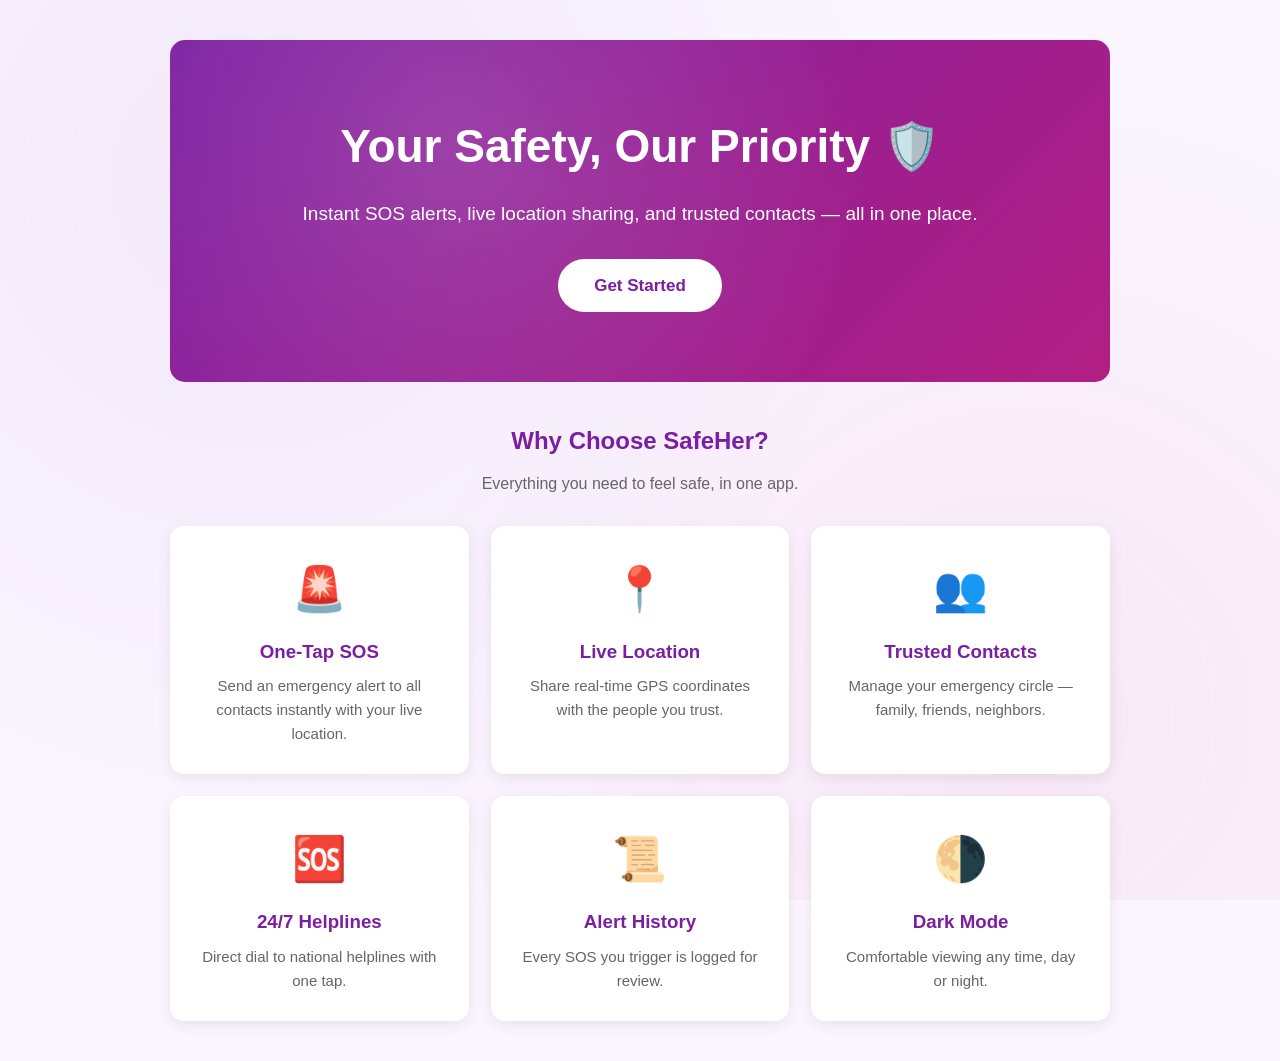
==== commit 5c2e246d: "Create index.html" ====
--- a/index.html
+++ b/index.html
@@ -3,434 +3,43 @@
 <head>
   <meta charset="UTF-8" />
   <meta name="viewport" content="width=device-width, initial-scale=1.0" />
-  <title>🛡️ SafeHer - Women Safety App</title>
-  <style>
-    * { margin: 0; padding: 0; box-sizing: border-box; font-family: 'Segoe UI', sans-serif; }
-    body { background: #faf5ff; color: #333; }
-
-    /* Navbar */
-    nav {
-      display: flex; justify-content: space-between; align-items: center;
-      padding: 15px 30px; background: #7B1FA2; color: white; flex-wrap: wrap;
-    }
-    nav .logo { font-size: 22px; font-weight: bold; }
-    nav a {
-      color: white; text-decoration: none; margin-left: 18px;
-      font-size: 15px; cursor: pointer;
-    }
-    nav a:hover { color: #ffb3c1; }
-
-    /* Page container */
-    .page { display: none; padding: 40px; max-width: 900px; margin: 0 auto; min-height: calc(100vh - 70px); }
-    .page.active { display: block; }
-
-    /* Hero */
-    .hero {
-      text-align: center; padding: 60px 20px; color: white; border-radius: 15px;
-      background: linear-gradient(135deg, #7B1FA2, #E91E63); margin-bottom: 30px;
-    }
-    .hero h1 { font-size: 42px; margin-bottom: 15px; }
-    .hero p { font-size: 18px; margin-bottom: 25px; }
-    .btn {
-      background: white; color: #7B1FA2; padding: 12px 32px; border-radius: 30px;
-      text-decoration: none; font-weight: bold; font-size: 16px;
-      border: none; cursor: pointer; display: inline-block;
-    }
-
-    /* Feature cards */
-    .grid {
-      display: grid; grid-template-columns: repeat(auto-fit, minmax(200px, 1fr));
-      gap: 20px; margin-top: 20px;
-    }
-    .card {
-      background: white; padding: 25px; border-radius: 12px;
-      box-shadow: 0 4px 15px rgba(0,0,0,0.08); text-align: center;
-    }
-    .card h3 { color: #7B1FA2; margin: 10px 0; }
-
-    /* Forms */
-    .form-box {
-      background: white; padding: 35px; border-radius: 15px;
-      max-width: 400px; margin: 40px auto;
-      box-shadow: 0 4px 20px rgba(0,0,0,0.1);
-    }
-    .form-box h2 { color: #7B1FA2; text-align: center; margin-bottom: 20px; }
-    input, select {
-      width: 100%; padding: 12px; margin: 8px 0;
-      border: 1px solid #ddd; border-radius: 8px; font-size: 15px;
-    }
-    .btn-primary {
-      width: 100%; background: #7B1FA2; color: white; padding: 13px;
-      border: none; border-radius: 8px; font-size: 16px; cursor: pointer;
-      margin-top: 10px;
-    }
-    .btn-primary:hover { background: #5e1780; }
-
-    /* SOS */
-    .sos-wrap { text-align: center; padding: 30px; }
-    .sos-btn {
-      width: 220px; height: 220px; border-radius: 50%;
-      background: radial-gradient(circle, #ff4d6d, #c9184a);
-      color: white; border: 8px solid #ffb3c1;
-      font-size: 42px; font-weight: bold; cursor: pointer;
-      animation: pulse 1.5s infinite;
-    }
-    @keyframes pulse {
-      0% { transform: scale(1); box-shadow: 0 0 40px rgba(233,30,99,0.6); }
-      50% { transform: scale(1.05); box-shadow: 0 0 60px rgba(233,30,99,0.9); }
-      100% { transform: scale(1); box-shadow: 0 0 40px rgba(233,30,99,0.6); }
-    }
-
-    /* Helpline cards */
-    .helpline {
-      display: block; background: white; padding: 20px; border-radius: 12px;
-      text-decoration: none; color: #333; text-align: center;
-      box-shadow: 0 2px 10px rgba(0,0,0,0.08);
-    }
-    .helpline .num { color: #7B1FA2; font-size: 22px; font-weight: bold; }
-
-    /* Toast */
-    .toast {
-      position: fixed; bottom: 20px; left: 50%; transform: translateX(-50%);
-      background: #333; color: white; padding: 12px 24px; border-radius: 8px;
-      opacity: 0; transition: opacity 0.3s; z-index: 100;
-    }
-    .toast.show { opacity: 1; }
-
-    h1.page-title { color: #7B1FA2; margin-bottom: 10px; }
-    .subtitle { color: #666; margin-bottom: 30px; }
-  </style>
+  <title>Home — SafeHer</title>
+  <link rel="stylesheet" href="style.css" />
+  <script>
+    if (localStorage.getItem('theme') === 'dark') document.documentElement.classList.add('dark-loading');
+  </script>
+  <style>.dark-loading body { background: #121212; }</style>
 </head>
 <body>
 
-<!-- ===== NAVBAR ===== -->
-<nav>
-  <div class="logo">🛡️ SafeHer</div>
-  <div id="navLinks">
-    <a onclick="showPage('home')">Home</a>
-    <a onclick="showPage('dashboard')">Dashboard</a>
-    <a onclick="showPage('contacts')">Contacts</a>
-    <a onclick="showPage('location')">Location</a>
-    <a onclick="showPage('alerts')">Alerts</a>
-    <a onclick="showPage('tips')">Tips</a>
-    <a onclick="showPage('login')" id="loginLink">Login</a>
-  </div>
-</nav>
+<!-- Navbar will be injected here -->
+<div id="nav-placeholder"></div>
 
-<!-- ===== HOME ===== -->
-<div class="page active" id="page-home">
+<div class="page">
   <div class="hero">
     <h1>Your Safety, Our Priority 🛡️</h1>
     <p>Instant SOS alerts, live location sharing, and trusted contacts — all in one place.</p>
-    <button class="btn" onclick="showPage('dashboard')">Get Started</button>
+    <a href="register.html" class="btn">Get Started</a>
   </div>
+
+  <h2 style="color:var(--primary);text-align:center;margin-bottom:10px">Why Choose SafeHer?</h2>
+  <p class="subtitle" style="text-align:center">Everything you need to feel safe, in one app.</p>
+
   <div class="grid">
-    <div class="card"><div style="font-size:40px">🚨</div><h3>One-Tap SOS</h3><p>Alert all contacts instantly with location</p></div>
-    <div class="card"><div style="font-size:40px">📍</div><h3>Live Location</h3><p>Share real-time GPS with trusted ones</p></div>
-    <div class="card"><div style="font-size:40px">👥</div><h3>Trusted Contacts</h3><p>Manage your emergency circle</p></div>
-    <div class="card"><div style="font-size:40px">🆘</div><h3>24/7 Helplines</h3><p>Quick access to national helplines</p></div>
+    <div class="card"><div style="font-size:44px">🚨</div><h3>One-Tap SOS</h3><p>Send an emergency alert to all contacts instantly with your live location.</p></div>
+    <div class="card"><div style="font-size:44px">📍</div><h3>Live Location</h3><p>Share real-time GPS coordinates with the people you trust.</p></div>
+    <div class="card"><div style="font-size:44px">👥</div><h3>Trusted Contacts</h3><p>Manage your emergency circle — family, friends, neighbors.</p></div>
+    <div class="card"><div style="font-size:44px">🆘</div><h3>24/7 Helplines</h3><p>Direct dial to national helplines with one tap.</p></div>
+    <div class="card"><div style="font-size:44px">📜</div><h3>Alert History</h3><p>Every SOS you trigger is logged for review.</p></div>
+    <div class="card"><div style="font-size:44px">🌗</div><h3>Dark Mode</h3><p>Comfortable viewing any time, day or night.</p></div>
   </div>
 </div>
 
-<!-- ===== LOGIN ===== -->
-<div class="page" id="page-login">
-  <div class="form-box">
-    <h2>Login</h2>
-    <input id="loginEmail" type="email" placeholder="Email" />
-    <input id="loginPassword" type="password" placeholder="Password" />
-    <button class="btn-primary" onclick="login()">Login</button>
-    <p style="text-align:center;margin-top:12px;color:#666">
-      New user? <a onclick="showPage('register')" style="color:#7B1FA2;cursor:pointer">Register</a>
-    </p>
-  </div>
-</div>
+<!-- Footer will be injected here -->
+<div id="footer-placeholder"></div>
 
-<!-- ===== REGISTER ===== -->
-<div class="page" id="page-register">
-  <div class="form-box">
-    <h2>Create Account</h2>
-    <input id="regName" placeholder="Full Name" />
-    <input id="regEmail" type="email" placeholder="Email" />
-    <input id="regPhone" placeholder="Phone Number" />
-    <input id="regPassword" type="password" placeholder="Password" />
-    <button class="btn-primary" onclick="register()">Register</button>
-    <p style="text-align:center;margin-top:12px;color:#666">
-      Already have an account? <a onclick="showPage('login')" style="color:#7B1FA2;cursor:pointer">Login</a>
-    </p>
-  </div>
-</div>
-
-<!-- ===== DASHBOARD ===== -->
-<div class="page" id="page-dashboard">
-  <h1 class="page-title" id="welcomeMsg">Welcome 👋</h1>
-  <p class="subtitle">You're safe. We're here for you.</p>
-
-  <div class="sos-wrap">
-    <button class="sos-btn" onclick="triggerSOS()">SOS</button>
-    <p style="margin-top:20px;font-weight:bold;color:#7B1FA2">Press the button in an emergency</p>
-    <p id="sosStatus" style="margin-top:10px"></p>
-  </div>
-
-  <h3 style="margin-top:40px;color:#7B1FA2;text-align:center">Quick Helplines</h3>
-  <div class="grid" style="margin-top:15px">
-    <a class="helpline" href="tel:1091"><div>📞</div><strong>Police</strong><div class="num">1091</div></a>
-    <a class="helpline" href="tel:181"><div>🆘</div><strong>Women Helpline</strong><div class="num">181</div></a>
-    <a class="helpline" href="tel:112"><div>🚑</div><strong>Emergency</strong><div class="num">112</div></a>
-    <a class="helpline" href="tel:1098"><div>👶</div><strong>Child Helpline</strong><div class="num">1098</div></a>
-  </div>
-</div>
-
-<!-- ===== CONTACTS ===== -->
-<div class="page" id="page-contacts">
-  <h1 class="page-title">👥 Emergency Contacts</h1>
-  <p class="subtitle">These people will be alerted when you press SOS.</p>
-
-  <div class="form-box">
-    <h2>Add New Contact</h2>
-    <input id="cName" placeholder="Name" />
-    <input id="cPhone" placeholder="Phone Number" />
-    <input id="cRel" placeholder="Relationship (e.g. Mother)" />
-    <input id="cEmail" type="email" placeholder="Email (optional)" />
-    <button class="btn-primary" onclick="addContact()">Add Contact</button>
-  </div>
-
-  <h3 style="color:#7B1FA2;margin-top:20px">Your Contacts</h3>
-  <div id="contactsList" style="margin-top:15px"></div>
-</div>
-
-<!-- ===== LOCATION ===== -->
-<div class="page" id="page-location">
-  <h1 class="page-title">📍 Live Location</h1>
-  <p class="subtitle">Share your real-time location with trusted contacts.</p>
-
-  <div class="card" style="padding:30px">
-    <button class="btn-primary" style="width:auto;padding:12px 24px" onclick="getLocation()">
-      ▶ Get My Location
-    </button>
-    <div id="locInfo" style="margin-top:20px;text-align:left"></div>
-  </div>
-</div>
-
-<!-- ===== TIPS ===== -->
-<div class="page" id="page-tips">
-  <h1 class="page-title">🆘 Safety Tips & Helplines</h1>
-  <p class="subtitle">Stay informed. Stay safe.</p>
-
-  <h3 style="color:#E91E63">📞 Emergency Helplines (India)</h3>
-  <div class="grid" style="margin-top:15px">
-    <a class="helpline" href="tel:100"><div>👮</div><strong>Police</strong><div class="num">100</div></a>
-    <a class="helpline" href="tel:181"><div>🆘</div><strong>Women Helpline</strong><div class="num">181</div></a>
-    <a class="helpline" href="tel:112"><div>🚑</div><strong>Emergency</strong><div class="num">112</div></a>
-    <a class="helpline" href="tel:1098"><div>👶</div><strong>Child Helpline</strong><div class="num">1098</div></a>
-    <a class="helpline" href="tel:1091"><div>🚫</div><strong>Anti-Stalking</strong><div class="num">1091</div></a>
-    <a class="helpline" href="tel:181"><div>🏠</div><strong>Domestic Abuse</strong><div class="num">181</div></a>
-  </div>
-
-  <h3 style="color:#E91E63;margin-top:40px">🛡️ Safety Tips</h3>
-  <div class="grid" style="margin-top:15px">
-    <div class="card"><h3>Share Your Location</h3><p>Always share your live location with a trusted contact when travelling alone.</p></div>
-    <div class="card"><h3>Trust Your Instincts</h3><p>If something feels wrong, it probably is. Remove yourself from the situation.</p></div>
-    <div class="card"><h3>Stay Aware</h3><p>Avoid distractions like headphones and phones in unfamiliar areas.</p></div>
-    <div class="card"><h3>Save Emergency Numbers</h3><p>Keep emergency numbers on speed dial for quick access.</p></div>
-  </div>
-</div>
-
-<!-- ===== ALERTS ===== -->
-<div class="page" id="page-alerts">
-  <h1 class="page-title">📜 Alert History</h1>
-  <p class="subtitle">All your past SOS alerts.</p>
-  <div id="alertsList"></div>
-</div>
-
-<!-- Toast -->
 <div class="toast" id="toast"></div>
 
-<script>
-  // ===== Data Storage (localStorage) =====
-  const DB = {
-    getUser: () => JSON.parse(localStorage.getItem('user') || 'null'),
-    setUser: (u) => localStorage.setItem('user', JSON.stringify(u)),
-    logout: () => localStorage.removeItem('user'),
-    getContacts: () => JSON.parse(localStorage.getItem('contacts') || '[]'),
-    setContacts: (c) => localStorage.setItem('contacts', JSON.stringify(c)),
-    getAlerts: () => JSON.parse(localStorage.getItem('alerts') || '[]'),
-    setAlerts: (a) => localStorage.setItem('alerts', JSON.stringify(a))
-  };
-
-  // ===== Page Navigation =====
-  function showPage(name) {
-    if (['dashboard','contacts','location','alerts'].includes(name) && !DB.getUser()) {
-      toast('Please login first');
-      name = 'login';
-    }
-    document.querySelectorAll('.page').forEach(p => p.classList.remove('active'));
-    const page = document.getElementById('page-' + name);
-    if (page) page.classList.add('active');
-    window.scrollTo(0, 0);
-
-    // Update login link
-    const loginLink = document.getElementById('loginLink');
-    if (DB.getUser()) {
-      loginLink.textContent = 'Logout';
-      loginLink.onclick = () => { DB.logout(); toast('Logged out'); showPage('home'); };
-    } else {
-      loginLink.textContent = 'Login';
-      loginLink.onclick = () => showPage('login');
-    }
-
-    if (name === 'dashboard') refreshDashboard();
-    if (name === 'contacts') renderContacts();
-    if (name === 'alerts') renderAlerts();
-  }
-
-  // ===== Toast =====
-  function toast(msg) {
-    const t = document.getElementById('toast');
-    t.textContent = msg;
-    t.classList.add('show');
-    setTimeout(() => t.classList.remove('show'), 2500);
-  }
-
-  // ===== Auth =====
-  function register() {
-    const name = document.getElementById('regName').value.trim();
-    const email = document.getElementById('regEmail').value.trim();
-    const phone = document.getElementById('regPhone').value.trim();
-    const password = document.getElementById('regPassword').value;
-    if (!name || !email || !password) return toast('Please fill all fields');
-    DB.setUser({ id: Date.now(), fullName: name, email, phoneNumber: phone });
-    toast('✅ Registered successfully!');
-    showPage('dashboard');
-  }
-
-  function login() {
-    const email = document.getElementById('loginEmail').value.trim();
-    const password = document.getElementById('loginPassword').value;
-    if (!email || !password) return toast('Please fill all fields');
-    const name = email.split('@')[0];
-    DB.setUser({ id: Date.now(), fullName: name, email, phoneNumber: '' });
-    toast('✅ Logged in!');
-    showPage('dashboard');
-  }
-
-  function refreshDashboard() {
-    const u = DB.getUser();
-    if (u) document.getElementById('welcomeMsg').textContent = `Welcome, ${u.fullName} 👋`;
-  }
-
-  // ===== SOS =====
-  function triggerSOS() {
-    if (!navigator.geolocation) return toast('Geolocation not supported');
-    const status = document.getElementById('sosStatus');
-    status.textContent = 'Getting your location...';
-    status.style.color = '#7B1FA2';
-
-    navigator.geolocation.getCurrentPosition(
-      (pos) => {
-        const alerts = DB.getAlerts();
-        const user = DB.getUser();
-        alerts.unshift({
-          id: Date.now(),
-          message: `🚨 EMERGENCY! ${user.fullName} needs help!`,
-          lat: pos.coords.latitude,
-          lng: pos.coords.longitude,
-          status: 'ACTIVE',
-          createdAt: new Date().toISOString()
-        });
-        DB.setAlerts(alerts);
-        status.textContent = '✅ SOS Alert sent! Contacts notified with your location.';
-        status.style.color = 'green';
-        toast('🚨 SOS sent to ' + DB.getContacts().length + ' contacts');
-      },
-      () => {
-        status.textContent = '❌ Location access denied. Enable it to send alerts.';
-        status.style.color = 'red';
-      }
-    );
-  }
-
-  // ===== Contacts =====
-  function addContact() {
-    const name = document.getElementById('cName').value.trim();
-    const phone = document.getElementById('cPhone').value.trim();
-    const rel = document.getElementById('cRel').value.trim();
-    const email = document.getElementById('cEmail').value.trim();
-    if (!name || !phone) return toast('Name and phone required');
-    const contacts = DB.getContacts();
-    contacts.push({ id: Date.now(), name, phoneNumber: phone, relationship: rel, email });
-    DB.setContacts(contacts);
-    document.getElementById('cName').value = '';
-    document.getElementById('cPhone').value = '';
-    document.getElementById('cRel').value = '';
-    document.getElementById('cEmail').value = '';
-    toast('✅ Contact added');
-    renderContacts();
-  }
-
-  function renderContacts() {
-    const list = document.getElementById('contactsList');
-    const contacts = DB.getContacts();
-    if (contacts.length === 0) {
-      list.innerHTML = '<p style="color:#888">No contacts yet. Add your first one above.</p>';
-      return;
-    }
-    list.innerHTML = contacts.map(c => `
-      <div class="card" style="display:flex;justify-content:space-between;align-items:center;text-align:left;margin-bottom:10px">
-        <div>
-          <strong>${c.name}</strong>
-          <p style="color:#666;margin:5px 0">📞 ${c.phoneNumber} ${c.relationship ? '• ' + c.relationship : ''}</p>
-          ${c.email ? `<p style="color:#888;font-size:13px">${c.email}</p>` : ''}
-        </div>
-        <button onclick="removeContact(${c.id})" style="background:#E91E63;color:white;border:none;padding:8px 16px;border-radius:8px;cursor:pointer">Delete</button>
-      </div>
-    `).join('');
-  }
-
-  function removeContact(id) {
-    if (!confirm('Remove this contact?')) return;
-    DB.setContacts(DB.getContacts().filter(c => c.id !== id));
-    renderContacts();
-  }
-
-  // ===== Location =====
-  function getLocation() {
-    if (!navigator.geolocation) return toast('Geolocation not supported');
-    document.getElementById('locInfo').innerHTML = 'Getting location...';
-    navigator.geolocation.getCurrentPosition(
-      (pos) => {
-        const lat = pos.coords.latitude, lng = pos.coords.longitude;
-        document.getElementById('locInfo').innerHTML = `
-          <p><strong>Latitude:</strong> ${lat.toFixed(6)}</p>
-          <p><strong>Longitude:</strong> ${lng.toFixed(6)}</p>
-          <p><strong>Accuracy:</strong> ±${pos.coords.accuracy.toFixed(0)} m</p>
-          <a href="https://www.google.com/maps?q=${lat},${lng}" target="_blank"
-            style="color:#7B1FA2;font-weight:bold">🗺️ Open in Google Maps</a>
-        `;
-      },
-      () => { document.getElementById('locInfo').innerHTML = '<p style="color:red">Unable to get location</p>'; }
-    );
-  }
-
-  // ===== Alerts =====
-  function renderAlerts() {
-    const list = document.getElementById('alertsList');
-    const alerts = DB.getAlerts();
-    if (alerts.length === 0) {
-      list.innerHTML = '<div class="card"><div style="font-size:48px">✅</div><p>No alerts yet. Stay safe!</p></div>';
-      return;
-    }
-    list.innerHTML = alerts.map(a => `
-      <div class="card" style="text-align:left;margin-bottom:12px">
-        <span style="background:${a.status === 'ACTIVE' ? '#dc3545' : '#28a745'};color:white;padding:3px 12px;border-radius:12px;font-size:12px;font-weight:bold">${a.status}</span>
-        <span style="color:#888;font-size:13px;margin-left:10px">${new Date(a.createdAt).toLocaleString()}</span>
-        <p style="margin-top:10px">${a.message}</p>
-        ${a.lat ? `<a href="https://www.google.com/maps?q=${a.lat},${a.lng}" target="_blank" style="color:#7B1FA2;font-size:14px">📍 View location</a>` : ''}
-      </div>
-    `).join('');
-  }
-
-  // Initialize
-  showPage('home');
-</script>
+<script src="theme.js"></script>
 </body>
 </html>
--- a/style.css
+++ b/style.css
@@ -0,0 +1,506 @@
+/* ============ SafeHer — Full Animated Stylesheet ============ */
+:root {
+  --bg: #faf5ff;
+  --card-bg: #ffffff;
+  --text: #333333;
+  --text-muted: #666666;
+  --text-dim: #888888;
+  --border: #dddddd;
+  --nav-bg: #7B1FA2;
+  --primary: #7B1FA2;
+  --primary-hover: #5e1780;
+  --accent: #E91E63;
+  --shadow: rgba(0, 0, 0, 0.08);
+  --shadow-strong: rgba(0, 0, 0, 0.15);
+  --gradient-1: #7B1FA2;
+  --gradient-2: #E91E63;
+}
+
+body.dark {
+  --bg: #121212;
+  --card-bg: #1e1e1e;
+  --text: #eeeeee;
+  --text-muted: #bbbbbb;
+  --text-dim: #888888;
+  --border: #333333;
+  --nav-bg: #1a1a1a;
+  --primary: #b968d6;
+  --primary-hover: #d18ae8;
+  --accent: #ff4d6d;
+  --shadow: rgba(0, 0, 0, 0.4);
+  --shadow-strong: rgba(0, 0, 0, 0.6);
+  --gradient-1: #4a0e5e;
+  --gradient-2: #8b1541;
+}
+
+* { margin: 0; padding: 0; box-sizing: border-box;
+  font-family: 'Segoe UI', Tahoma, sans-serif; }
+
+html { scroll-behavior: smooth; }
+
+body {
+  background: var(--bg);
+  color: var(--text);
+  line-height: 1.6;
+  transition: background 0.4s ease, color 0.4s ease;
+  overflow-x: hidden;
+  animation: fadeInBody 0.5s ease;
+}
+
+@keyframes fadeInBody {
+  from { opacity: 0; }
+  to { opacity: 1; }
+}
+
+body::before {
+  content: '';
+  position: fixed;
+  inset: 0;
+  z-index: -1;
+  background:
+    radial-gradient(circle at 20% 20%, rgba(123,31,162,0.06) 0%, transparent 50%),
+    radial-gradient(circle at 80% 80%, rgba(233,30,99,0.06) 0%, transparent 50%);
+  animation: bgShift 20s infinite alternate;
+  pointer-events: none;
+}
+body.dark::before {
+  background:
+    radial-gradient(circle at 20% 20%, rgba(185,104,214,0.08) 0%, transparent 50%),
+    radial-gradient(circle at 80% 80%, rgba(255,77,109,0.08) 0%, transparent 50%);
+}
+@keyframes bgShift {
+  0% { transform: translate(0, 0) scale(1); }
+  50% { transform: translate(20px, -20px) scale(1.05); }
+  100% { transform: translate(-20px, 20px) scale(1); }
+}
+
+/* Navbar */
+nav {
+  display: flex; justify-content: space-between; align-items: center;
+  padding: 15px 30px; background: var(--nav-bg); color: white;
+  flex-wrap: wrap; position: sticky; top: 0; z-index: 50;
+  box-shadow: 0 2px 10px var(--shadow-strong);
+  transition: background 0.4s ease;
+  animation: slideDown 0.6s ease;
+}
+@keyframes slideDown {
+  from { transform: translateY(-100%); opacity: 0; }
+  to { transform: translateY(0); opacity: 1; }
+}
+nav .logo {
+  font-size: 22px; font-weight: bold; color: white; text-decoration: none;
+  transition: 0.3s;
+}
+nav .logo:hover {
+  transform: scale(1.05);
+  text-shadow: 0 0 20px rgba(255,179,193,0.8);
+}
+nav ul { display: flex; list-style: none; gap: 18px; flex-wrap: wrap; align-items: center; }
+nav a {
+  color: white; text-decoration: none; font-size: 15px;
+  position: relative; transition: 0.3s;
+}
+nav a::after {
+  content: ''; position: absolute; left: 0; bottom: -4px;
+  width: 0; height: 2px; background: #ffb3c1; transition: width 0.3s;
+}
+nav a:hover::after, nav a.active::after { width: 100%; }
+nav a:hover, nav a.active { color: #ffb3c1; }
+nav .btn-logout {
+  background: var(--accent); padding: 7px 16px; border-radius: 20px;
+  border: none; color: white; cursor: pointer; font-size: 14px;
+  transition: 0.3s;
+}
+nav .btn-logout:hover {
+  transform: translateY(-2px);
+  box-shadow: 0 5px 15px rgba(233,30,99,0.4);
+}
+.theme-toggle {
+  background: rgba(255,255,255,0.15); color: white;
+  border: 1px solid rgba(255,255,255,0.3);
+  padding: 6px 12px; border-radius: 20px; cursor: pointer;
+  font-size: 16px; transition: all 0.4s ease;
+}
+.theme-toggle:hover {
+  background: rgba(255,255,255,0.3);
+  transform: rotate(180deg) scale(1.1);
+}
+
+/* Page */
+.page {
+  padding: 40px 30px; max-width: 1000px; margin: 0 auto;
+  min-height: calc(100vh - 70px);
+  animation: pageEnter 0.6s ease;
+}
+@keyframes pageEnter {
+  from { opacity: 0; transform: translateY(25px); }
+  to { opacity: 1; transform: translateY(0); }
+}
+.page h1 { color: var(--primary); margin-bottom: 10px; font-size: 32px; }
+.page .subtitle { color: var(--text-muted); margin-bottom: 30px; font-size: 16px; }
+
+/* Hero */
+.hero {
+  text-align: center; padding: 70px 20px; color: white; border-radius: 15px;
+  background: linear-gradient(135deg, var(--gradient-1), var(--gradient-2));
+  background-size: 200% 200%;
+  margin-bottom: 40px;
+  animation: gradientFlow 8s ease infinite;
+  position: relative; overflow: hidden;
+}
+@keyframes gradientFlow {
+  0%, 100% { background-position: 0% 50%; }
+  50% { background-position: 100% 50%; }
+}
+.hero::before {
+  content: ''; position: absolute; inset: 0;
+  background: radial-gradient(circle at 30% 30%, rgba(255,255,255,0.15), transparent 60%);
+  animation: shimmer 3s infinite;
+}
+@keyframes shimmer {
+  0% { opacity: 0.5; } 50% { opacity: 1; } 100% { opacity: 0.5; }
+}
+.hero h1 {
+  font-size: 46px; margin-bottom: 15px; color: white;
+  animation: slideInUp 0.8s ease; position: relative;
+}
+.hero p {
+  font-size: 19px; margin-bottom: 30px;
+  animation: slideInUp 0.8s ease 0.2s backwards; position: relative;
+}
+.hero .btn {
+  background: white; color: #7B1FA2; padding: 13px 36px; border-radius: 30px;
+  text-decoration: none; font-weight: bold; font-size: 17px;
+  display: inline-block; transition: 0.3s;
+  animation: slideInUp 0.8s ease 0.4s backwards; position: relative;
+}
+.hero .btn:hover {
+  transform: translateY(-4px) scale(1.05);
+  box-shadow: 0 10px 30px rgba(0,0,0,0.3);
+}
+@keyframes slideInUp {
+  from { opacity: 0; transform: translateY(30px); }
+  to { opacity: 1; transform: translateY(0); }
+}
+
+/* Cards */
+.grid {
+  display: grid; grid-template-columns: repeat(auto-fit, minmax(220px, 1fr));
+  gap: 22px; margin-top: 20px;
+}
+.card {
+  background: var(--card-bg); padding: 28px; border-radius: 14px;
+  box-shadow: 0 4px 15px var(--shadow); text-align: center;
+  transition: all 0.4s cubic-bezier(0.4, 0, 0.2, 1);
+  color: var(--text);
+  animation: cardEnter 0.6s ease backwards;
+  position: relative; overflow: hidden;
+}
+.card:nth-child(1) { animation-delay: 0.05s; }
+.card:nth-child(2) { animation-delay: 0.1s; }
+.card:nth-child(3) { animation-delay: 0.15s; }
+.card:nth-child(4) { animation-delay: 0.2s; }
+.card:nth-child(5) { animation-delay: 0.25s; }
+.card:nth-child(6) { animation-delay: 0.3s; }
+.card:nth-child(7) { animation-delay: 0.35s; }
+.card:nth-child(8) { animation-delay: 0.4s; }
+@keyframes cardEnter {
+  from { opacity: 0; transform: translateY(30px) scale(0.95); }
+  to { opacity: 1; transform: translateY(0) scale(1); }
+}
+.card::before {
+  content: ''; position: absolute; inset: 0;
+  background: linear-gradient(135deg, transparent, rgba(123,31,162,0.05), transparent);
+  transform: translateX(-100%); transition: transform 0.6s;
+}
+.card:hover::before { transform: translateX(100%); }
+.card:hover {
+  transform: translateY(-8px) scale(1.02);
+  box-shadow: 0 12px 30px var(--shadow-strong);
+}
+.card:hover > div:first-child { animation: iconBounce 0.6s ease; }
+@keyframes iconBounce {
+  0%, 100% { transform: scale(1) rotate(0); }
+  25% { transform: scale(1.2) rotate(-10deg); }
+  50% { transform: scale(1.15) rotate(10deg); }
+  75% { transform: scale(1.1) rotate(-5deg); }
+}
+.card h3 { color: var(--primary); margin: 12px 0 8px; }
+.card p { color: var(--text-muted); font-size: 15px; }
+
+/* Forms */
+.form-box {
+  background: var(--card-bg); padding: 40px; border-radius: 16px;
+  max-width: 430px; margin: 50px auto;
+  box-shadow: 0 6px 25px var(--shadow);
+  animation: formEnter 0.7s cubic-bezier(0.34, 1.56, 0.64, 1);
+}
+@keyframes formEnter {
+  from { opacity: 0; transform: translateY(40px) scale(0.9); }
+  to { opacity: 1; transform: translateY(0) scale(1); }
+}
+.form-box h2 { color: var(--primary); text-align: center; margin-bottom: 25px; }
+.form-group { margin-bottom: 15px; animation: fadeIn 0.5s ease backwards; }
+.form-group:nth-child(1) { animation-delay: 0.1s; }
+.form-group:nth-child(2) { animation-delay: 0.2s; }
+.form-group:nth-child(3) { animation-delay: 0.3s; }
+.form-group:nth-child(4) { animation-delay: 0.4s; }
+.form-group:nth-child(5) { animation-delay: 0.5s; }
+@keyframes fadeIn {
+  from { opacity: 0; transform: translateX(-15px); }
+  to { opacity: 1; transform: translateX(0); }
+}
+.form-group label { display: block; margin-bottom: 6px;
+  color: var(--text-muted); font-size: 14px; font-weight: 600; }
+input, select, textarea {
+  width: 100%; padding: 12px; border: 1px solid var(--border);
+  border-radius: 8px; font-size: 15px; font-family: inherit;
+  background: var(--card-bg); color: var(--text);
+  transition: all 0.3s ease;
+}
+input:focus, select:focus, textarea:focus {
+  outline: none; border-color: var(--primary);
+  box-shadow: 0 0 0 4px rgba(123,31,162,0.15);
+  transform: translateY(-2px);
+}
+
+/* Buttons */
+.btn-primary {
+  width: 100%; background: var(--primary); color: white; padding: 13px;
+  border: none; border-radius: 8px; font-size: 16px;
+  cursor: pointer; margin-top: 10px;
+  transition: all 0.3s cubic-bezier(0.4, 0, 0.2, 1);
+  position: relative; overflow: hidden;
+}
+.btn-primary::after {
+  content: ''; position: absolute; top: 50%; left: 50%;
+  width: 0; height: 0; background: rgba(255,255,255,0.4);
+  border-radius: 50%; transform: translate(-50%, -50%);
+  transition: width 0.5s, height 0.5s;
+}
+.btn-primary:active::after { width: 400px; height: 400px; }
+.btn-primary:hover {
+  background: var(--primary-hover);
+  transform: translateY(-3px);
+  box-shadow: 0 10px 25px rgba(123,31,162,0.4);
+}
+.btn-primary:active { transform: translateY(-1px) scale(0.98); }
+.form-footer { text-align: center; margin-top: 15px;
+  color: var(--text-muted); font-size: 15px; }
+.form-footer a { color: var(--primary); font-weight: 600;
+  text-decoration: none; cursor: pointer; transition: 0.3s; }
+.form-footer a:hover { text-decoration: underline; }
+
+/* SOS */
+.sos-wrap { text-align: center; padding: 40px 20px; }
+.sos-btn {
+  width: 240px; height: 240px; border-radius: 50%;
+  background: radial-gradient(circle, #ff4d6d, #c9184a);
+  color: white; border: 8px solid #ffb3c1;
+  font-size: 46px; font-weight: bold; cursor: pointer;
+  animation: sosPulse 1.5s infinite;
+  transition: 0.3s; position: relative;
+  letter-spacing: 3px;
+  text-shadow: 0 2px 10px rgba(0,0,0,0.3);
+}
+.sos-btn::before, .sos-btn::after {
+  content: ''; position: absolute; inset: -15px;
+  border-radius: 50%; border: 3px solid #ff4d6d;
+  opacity: 0; animation: ripple 2s infinite;
+}
+.sos-btn::after { animation-delay: 1s; }
+@keyframes ripple {
+  0% { transform: scale(0.9); opacity: 0.8; }
+  100% { transform: scale(1.4); opacity: 0; }
+}
+@keyframes sosPulse {
+  0% { transform: scale(1); box-shadow: 0 0 40px rgba(233,30,99,0.6); }
+  50% { transform: scale(1.05); box-shadow: 0 0 70px rgba(233,30,99,0.9); }
+  100% { transform: scale(1); box-shadow: 0 0 40px rgba(233,30,99,0.6); }
+}
+.sos-btn:hover {
+  transform: scale(1.1) rotate(-3deg);
+  box-shadow: 0 0 100px rgba(233,30,99,1);
+}
+.sos-btn:active { transform: scale(0.95); }
+.sos-btn:disabled {
+  background: radial-gradient(circle, #999, #666);
+  border-color: #ccc; animation: none; cursor: not-allowed;
+}
+
+/* SOS Countdown */
+.sos-countdown {
+  display: none; position: fixed; inset: 0; z-index: 999;
+  background: rgba(200, 0, 30, 0.96);
+  color: white; text-align: center; padding: 60px 20px;
+  backdrop-filter: blur(6px);
+}
+.sos-countdown.active {
+  display: block; animation: overlayFadeIn 0.4s ease;
+}
+@keyframes overlayFadeIn {
+  from { opacity: 0; backdrop-filter: blur(0); }
+  to { opacity: 1; backdrop-filter: blur(6px); }
+}
+.sos-countdown h2 {
+  font-size: 32px; margin-bottom: 20px;
+  animation: slideInUp 0.6s ease;
+}
+.sos-countdown .number {
+  font-size: 160px; font-weight: bold; line-height: 1;
+  animation: countPulse 1s infinite; margin: 30px 0;
+  text-shadow: 0 0 40px rgba(255,255,255,0.5);
+}
+@keyframes countPulse {
+  0%, 100% { transform: scale(1); opacity: 1; }
+  50% { transform: scale(1.2); opacity: 0.85; }
+}
+.sos-cancel {
+  background: white; color: #c9184a; border: none;
+  padding: 18px 50px; border-radius: 40px; font-size: 20px;
+  font-weight: bold; cursor: pointer; margin-top: 30px;
+  transition: all 0.3s ease;
+  animation: slideInUp 0.6s ease 0.3s backwards;
+}
+.sos-cancel:hover {
+  background: #ffe0e0; transform: scale(1.1);
+  box-shadow: 0 10px 30px rgba(0,0,0,0.3);
+}
+.sos-cancel:active { transform: scale(0.95); }
+
+/* Helplines */
+.helpline {
+  display: block; background: var(--card-bg); padding: 22px; border-radius: 12px;
+  text-decoration: none; color: var(--text); text-align: center;
+  box-shadow: 0 2px 10px var(--shadow);
+  transition: all 0.4s cubic-bezier(0.4, 0, 0.2, 1);
+  border: 2px solid transparent;
+  animation: cardEnter 0.5s ease backwards;
+}
+.helpline:nth-child(1) { animation-delay: 0.05s; }
+.helpline:nth-child(2) { animation-delay: 0.1s; }
+.helpline:nth-child(3) { animation-delay: 0.15s; }
+.helpline:nth-child(4) { animation-delay: 0.2s; }
+.helpline:nth-child(5) { animation-delay: 0.25s; }
+.helpline:nth-child(6) { animation-delay: 0.3s; }
+.helpline:hover {
+  border-color: var(--accent);
+  transform: translateY(-6px) scale(1.03);
+  box-shadow: 0 12px 25px var(--shadow-strong);
+}
+.helpline:hover .icon { animation: iconBounce 0.6s ease; }
+.helpline .icon { font-size: 34px; display: inline-block; }
+.helpline .num { color: var(--primary); font-size: 22px;
+  font-weight: bold; margin-top: 6px; }
+
+/* Contacts */
+.contact-item {
+  display: flex; justify-content: space-between; align-items: center;
+  background: var(--card-bg); padding: 18px 22px; border-radius: 12px;
+  margin-bottom: 12px; box-shadow: 0 2px 10px var(--shadow);
+  transition: all 0.3s ease;
+  animation: slideInRight 0.5s ease backwards;
+}
+@keyframes slideInRight {
+  from { opacity: 0; transform: translateX(-30px); }
+  to { opacity: 1; transform: translateX(0); }
+}
+.contact-item:hover {
+  transform: translateX(6px);
+  box-shadow: 0 6px 20px var(--shadow-strong);
+}
+.contact-item strong { color: var(--text); }
+.contact-item .meta { color: var(--text-muted); font-size: 14px; margin-top: 4px; }
+.btn-delete {
+  background: var(--accent); color: white; border: none;
+  padding: 8px 16px; border-radius: 8px; cursor: pointer; font-size: 14px;
+  transition: all 0.3s ease;
+}
+.btn-delete:hover {
+  background: #c2185b; transform: scale(1.1);
+  box-shadow: 0 4px 15px rgba(233,30,99,0.4);
+}
+
+/* Alerts */
+.alert-item {
+  background: var(--card-bg); padding: 20px; border-radius: 12px;
+  margin-bottom: 14px; box-shadow: 0 2px 10px var(--shadow);
+  animation: slideInLeft 0.5s ease backwards;
+  transition: 0.3s; border-left: 4px solid var(--primary);
+}
+@keyframes slideInLeft {
+  from { opacity: 0; transform: translateX(30px); }
+  to { opacity: 1; transform: translateX(0); }
+}
+.alert-item:hover {
+  transform: translateX(-4px);
+  box-shadow: 0 8px 20px var(--shadow-strong);
+}
+.badge {
+  display: inline-block; padding: 3px 12px; border-radius: 12px;
+  font-size: 12px; font-weight: bold; color: white;
+}
+.badge.active { background: #dc3545; animation: badgePulse 1.5s infinite; }
+@keyframes badgePulse {
+  0%, 100% { box-shadow: 0 0 0 0 rgba(220,53,69,0.7); }
+  50% { box-shadow: 0 0 0 8px rgba(220,53,69,0); }
+}
+.badge.resolved { background: #28a745; }
+.badge.cancelled { background: #888; }
+
+/* Toast */
+.toast {
+  position: fixed; bottom: 25px; left: 50%;
+  transform: translateX(-50%) translateY(100px);
+  background: #333; color: white; padding: 13px 26px; border-radius: 10px;
+  opacity: 0; transition: all 0.4s cubic-bezier(0.34, 1.56, 0.64, 1);
+  z-index: 1000; font-size: 15px; max-width: 90%;
+}
+body.dark .toast { background: #444; }
+.toast.show { opacity: 1; transform: translateX(-50%) translateY(0); }
+
+/* Footer */
+footer {
+  background: var(--nav-bg); color: white; padding: 30px;
+  text-align: center; margin-top: 50px;
+  transition: background 0.4s ease;
+  animation: fadeIn 1s ease 0.5s backwards;
+}
+footer p { font-size: 14px; color: #d1c4e9; }
+body.dark footer p { color: #aaa; }
+footer a { color: #ffb3c1; text-decoration: none; transition: 0.3s; }
+footer a:hover { color: white; text-shadow: 0 0 10px rgba(255,179,193,0.8); }
+
+/* Particles */
+.particle {
+  position: fixed; border-radius: 50%;
+  pointer-events: none; z-index: 0; opacity: 0.4;
+  animation: floatUp linear infinite;
+}
+@keyframes floatUp {
+  from { transform: translateY(100vh) scale(0); }
+  to { transform: translateY(-10vh) scale(1); }
+}
+
+/* Page exit */
+.page-exit { animation: pageExit 0.3s ease forwards; }
+@keyframes pageExit {
+  to { opacity: 0; transform: translateY(-20px); }
+}
+
+/* Responsive */
+@media (max-width: 600px) {
+  nav { padding: 12px 15px; }
+  nav ul { gap: 12px; font-size: 14px; }
+  .hero h1 { font-size: 30px; }
+  .page { padding: 25px 15px; }
+  .sos-btn { width: 190px; height: 190px; font-size: 36px; }
+  .sos-countdown .number { font-size: 110px; }
+}
+@media (prefers-reduced-motion: reduce) {
+  *, *::before, *::after {
+    animation-duration: 0.01ms !important;
+    animation-iteration-count: 1 !important;
+    transition-duration: 0.01ms !important;
+  }
+}
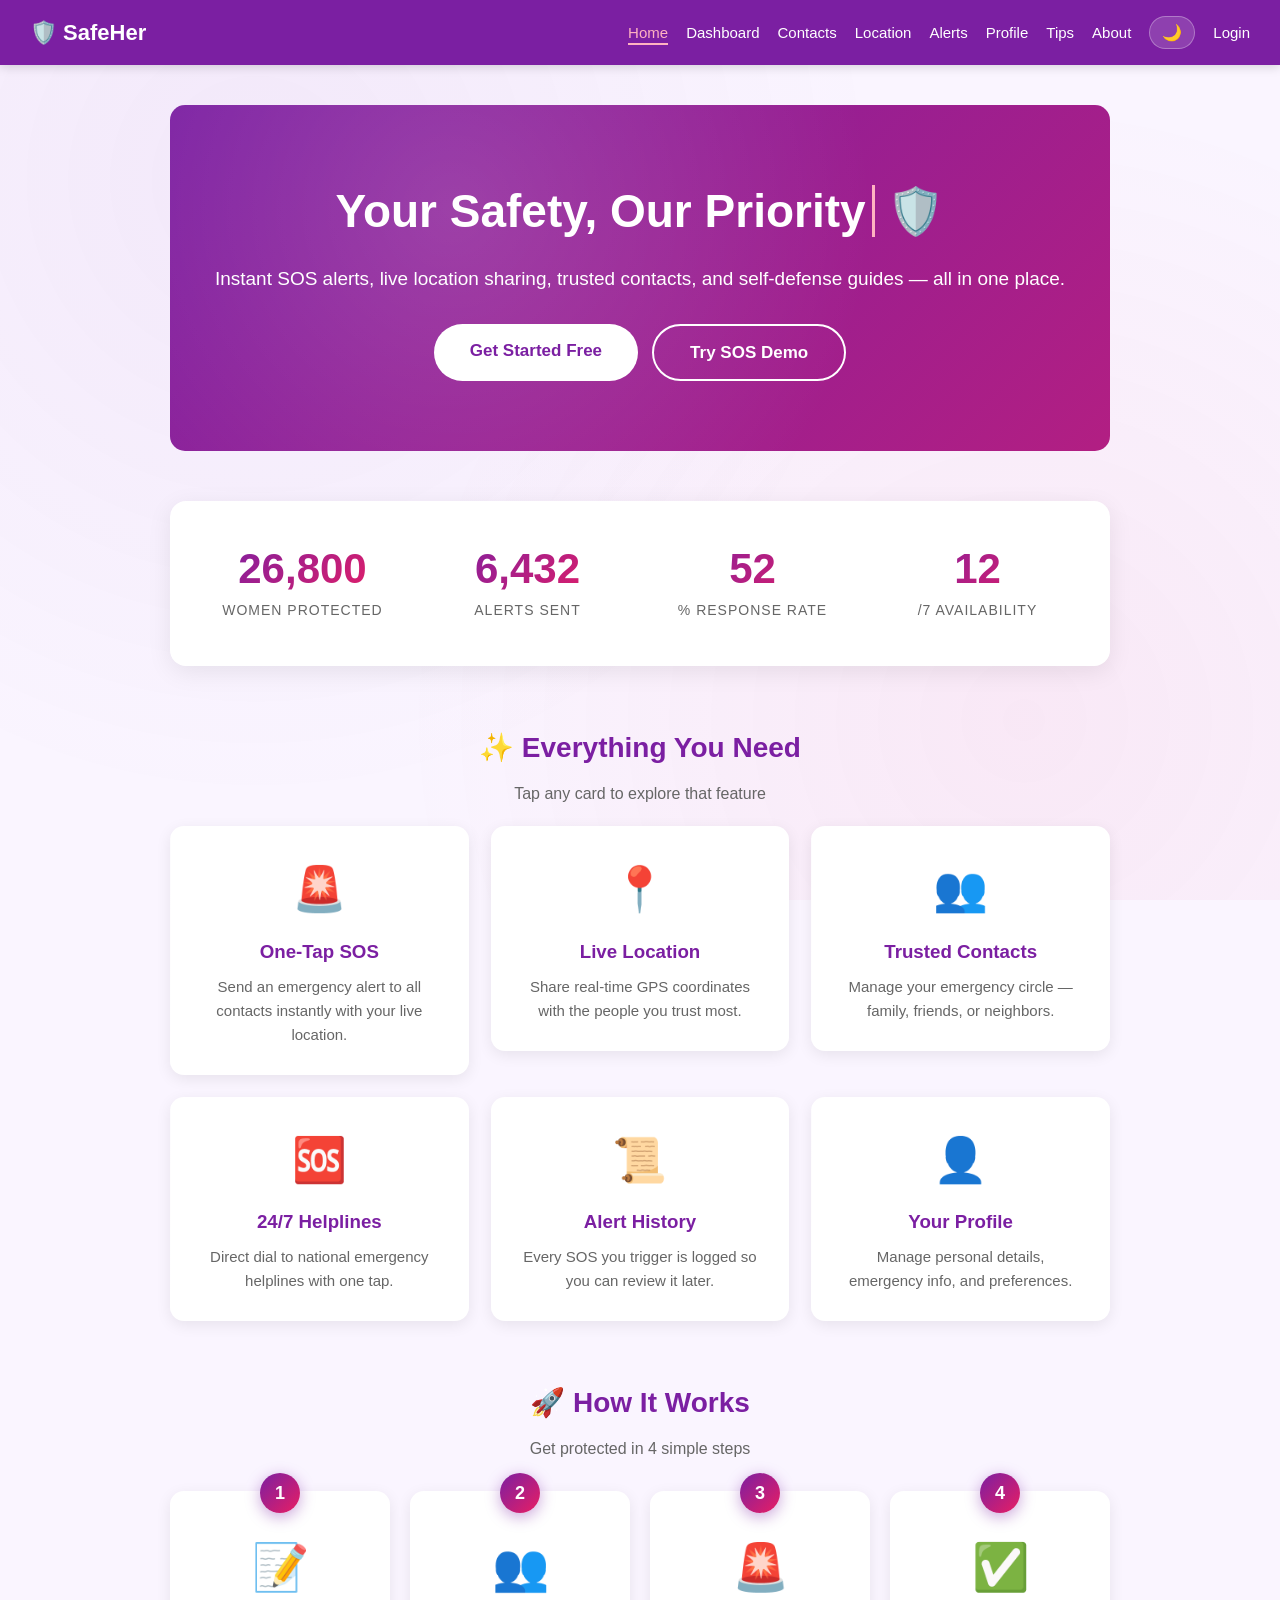
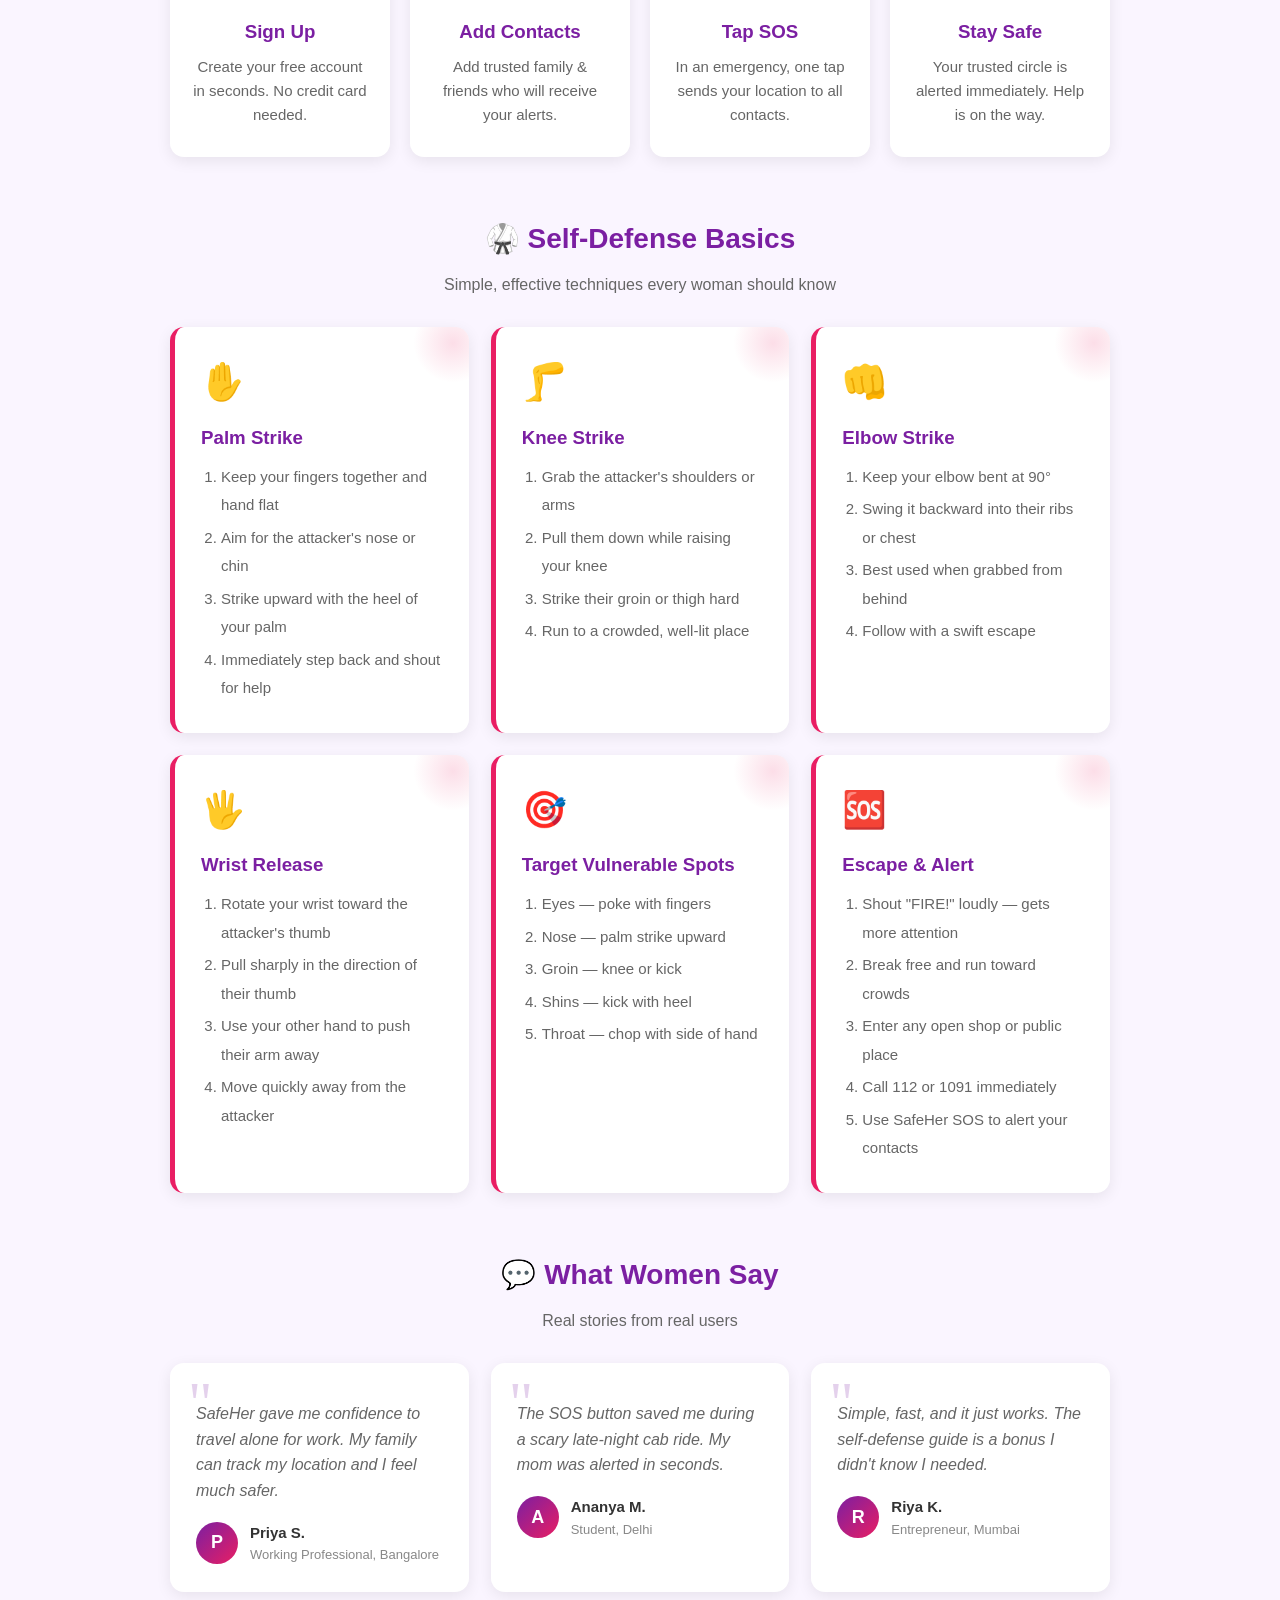
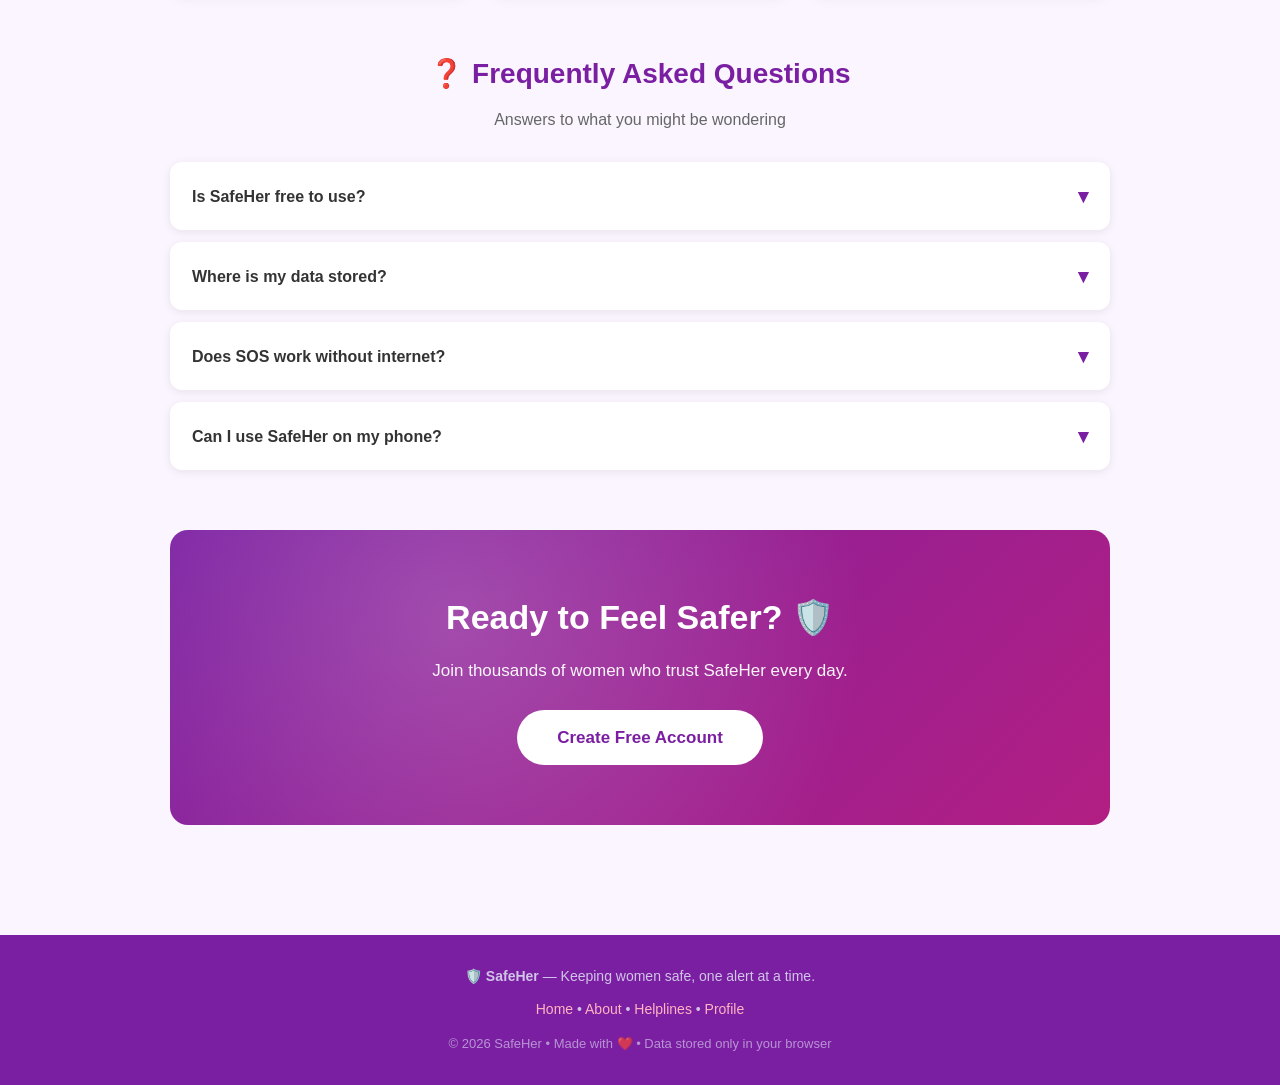
==== commit 4c91e41b: "Update index.html" ====
--- a/index.html
+++ b/index.html
@@ -8,38 +8,742 @@
   <script>
     if (localStorage.getItem('theme') === 'dark') document.documentElement.classList.add('dark-loading');
   </script>
-  <style>.dark-loading body { background: #121212; }</style>
+  <style>
+    .dark-loading body { background: #121212; }
+
+    /* ---- HOME-PAGE-SPECIFIC STYLES ---- */
+
+    /* Typing animation */
+    .typing-wrap {
+      display: inline-block;
+      min-height: 55px;
+    }
+    .typing {
+      border-right: 3px solid #ffb3c1;
+      padding-right: 6px;
+      animation: blink 0.8s infinite;
+    }
+    @keyframes blink {
+      0%, 50% { border-color: #ffb3c1; }
+      51%, 100% { border-color: transparent; }
+    }
+
+    /* Stats band */
+    .stats-band {
+      display: grid;
+      grid-template-columns: repeat(auto-fit, minmax(180px, 1fr));
+      gap: 20px;
+      margin: 50px 0;
+      padding: 30px;
+      background: var(--card-bg);
+      border-radius: 16px;
+      box-shadow: 0 6px 25px var(--shadow);
+      animation: fadeSlideIn 0.8s ease;
+    }
+    .stat-box { text-align: center; padding: 15px; }
+    .stat-box .stat-num {
+      font-size: 42px;
+      font-weight: bold;
+      background: linear-gradient(135deg, #7B1FA2, #E91E63);
+      -webkit-background-clip: text;
+      background-clip: text;
+      -webkit-text-fill-color: transparent;
+      line-height: 1.1;
+    }
+    body.dark .stat-box .stat-num {
+      background: linear-gradient(135deg, #b968d6, #ff4d6d);
+      -webkit-background-clip: text;
+      background-clip: text;
+      -webkit-text-fill-color: transparent;
+    }
+    .stat-box .stat-label {
+      color: var(--text-muted);
+      font-size: 14px;
+      margin-top: 6px;
+      text-transform: uppercase;
+      letter-spacing: 1px;
+    }
+    @keyframes fadeSlideIn {
+      from { opacity: 0; transform: translateY(30px); }
+      to { opacity: 1; transform: translateY(0); }
+    }
+
+    /* Clickable feature cards */
+    a.card-link {
+      text-decoration: none;
+      color: inherit;
+      display: block;
+    }
+    a.card-link .card {
+      cursor: pointer;
+      position: relative;
+    }
+    a.card-link .card::after {
+      content: '→';
+      position: absolute;
+      right: 18px;
+      bottom: 14px;
+      font-size: 20px;
+      color: var(--primary);
+      opacity: 0;
+      transform: translateX(-10px);
+      transition: all 0.3s;
+    }
+    a.card-link:hover .card::after {
+      opacity: 1;
+      transform: translateX(0);
+    }
+
+    /* How it works — steps */
+    .steps {
+      display: grid;
+      grid-template-columns: repeat(auto-fit, minmax(200px, 1fr));
+      gap: 20px;
+      margin-top: 30px;
+      counter-reset: stepCounter;
+    }
+    .step {
+      background: var(--card-bg);
+      padding: 30px 22px;
+      border-radius: 14px;
+      text-align: center;
+      box-shadow: 0 4px 15px var(--shadow);
+      position: relative;
+      transition: all 0.4s cubic-bezier(0.4, 0, 0.2, 1);
+      animation: cardEnter 0.6s ease backwards;
+    }
+    .step:nth-child(1) { animation-delay: 0.05s; }
+    .step:nth-child(2) { animation-delay: 0.15s; }
+    .step:nth-child(3) { animation-delay: 0.25s; }
+    .step:nth-child(4) { animation-delay: 0.35s; }
+    .step:hover {
+      transform: translateY(-8px);
+      box-shadow: 0 12px 30px var(--shadow-strong);
+    }
+    .step .num {
+      position: absolute;
+      top: -18px;
+      left: 50%;
+      transform: translateX(-50%);
+      width: 40px;
+      height: 40px;
+      background: linear-gradient(135deg, #7B1FA2, #E91E63);
+      color: white;
+      border-radius: 50%;
+      display: flex;
+      align-items: center;
+      justify-content: center;
+      font-weight: bold;
+      font-size: 18px;
+      box-shadow: 0 4px 15px rgba(123,31,162,0.4);
+    }
+    .step .icon-big { font-size: 46px; margin: 10px 0 12px; }
+    .step h3 { color: var(--primary); margin-bottom: 8px; }
+    .step p { color: var(--text-muted); font-size: 15px; }
+
+    /* Self-defense section */
+    .defense-grid {
+      display: grid;
+      grid-template-columns: repeat(auto-fit, minmax(260px, 1fr));
+      gap: 22px;
+      margin-top: 30px;
+    }
+    .defense-card {
+      background: var(--card-bg);
+      padding: 26px;
+      border-radius: 14px;
+      box-shadow: 0 4px 15px var(--shadow);
+      border-left: 5px solid var(--accent);
+      transition: all 0.4s ease;
+      animation: slideInLeft 0.6s ease backwards;
+      position: relative;
+      overflow: hidden;
+    }
+    .defense-card::before {
+      content: '';
+      position: absolute;
+      top: 0; right: 0;
+      width: 80px; height: 80px;
+      background: radial-gradient(circle, rgba(233,30,99,0.15), transparent 70%);
+      border-radius: 50%;
+      transform: translate(30%, -30%);
+    }
+    .defense-card:nth-child(1) { animation-delay: 0.05s; }
+    .defense-card:nth-child(2) { animation-delay: 0.1s; }
+    .defense-card:nth-child(3) { animation-delay: 0.15s; }
+    .defense-card:nth-child(4) { animation-delay: 0.2s; }
+    .defense-card:nth-child(5) { animation-delay: 0.25s; }
+    .defense-card:nth-child(6) { animation-delay: 0.3s; }
+    .defense-card:hover {
+      transform: translateX(8px) scale(1.02);
+      border-left-color: var(--primary);
+      box-shadow: 0 10px 25px var(--shadow-strong);
+    }
+    .defense-card .def-icon {
+      font-size: 36px;
+      display: inline-block;
+      animation: floatIcon 3s ease-in-out infinite;
+    }
+    @keyframes floatIcon {
+      0%, 100% { transform: translateY(0); }
+      50% { transform: translateY(-6px); }
+    }
+    .defense-card h3 {
+      color: var(--primary);
+      margin: 12px 0 10px;
+      display: flex;
+      align-items: center;
+      gap: 10px;
+    }
+    .defense-card ol {
+      padding-left: 20px;
+      color: var(--text-muted);
+      line-height: 1.9;
+      font-size: 15px;
+    }
+    .defense-card ol li { margin-bottom: 4px; }
+
+    /* Testimonials */
+    .testimonials {
+      display: grid;
+      grid-template-columns: repeat(auto-fit, minmax(260px, 1fr));
+      gap: 22px;
+      margin-top: 30px;
+    }
+    .testimonial {
+      background: var(--card-bg);
+      padding: 26px;
+      border-radius: 14px;
+      box-shadow: 0 4px 15px var(--shadow);
+      position: relative;
+      animation: fadeSlideIn 0.7s ease backwards;
+      transition: all 0.3s ease;
+    }
+    .testimonial:nth-child(1) { animation-delay: 0.1s; }
+    .testimonial:nth-child(2) { animation-delay: 0.2s; }
+    .testimonial:nth-child(3) { animation-delay: 0.3s; }
+    .testimonial:hover {
+      transform: translateY(-6px);
+      box-shadow: 0 12px 30px var(--shadow-strong);
+    }
+    .testimonial::before {
+      content: '"';
+      position: absolute;
+      top: 10px; left: 18px;
+      font-size: 60px;
+      color: var(--primary);
+      opacity: 0.2;
+      font-family: Georgia, serif;
+      line-height: 1;
+    }
+    .testimonial p {
+      color: var(--text-muted);
+      font-style: italic;
+      margin: 12px 0 16px;
+      position: relative;
+      z-index: 1;
+    }
+    .testimonial .author {
+      display: flex;
+      align-items: center;
+      gap: 12px;
+    }
+    .testimonial .avatar {
+      width: 42px; height: 42px;
+      border-radius: 50%;
+      background: linear-gradient(135deg, #7B1FA2, #E91E63);
+      color: white;
+      display: flex;
+      align-items: center;
+      justify-content: center;
+      font-weight: bold;
+      font-size: 18px;
+    }
+    .testimonial .author strong { color: var(--text); font-size: 15px; }
+    .testimonial .author small { color: var(--text-dim); display: block; font-size: 13px; }
+
+    /* FAQ */
+    .faq { margin-top: 30px; }
+    .faq-item {
+      background: var(--card-bg);
+      border-radius: 12px;
+      margin-bottom: 12px;
+      box-shadow: 0 2px 10px var(--shadow);
+      overflow: hidden;
+      animation: fadeSlideIn 0.6s ease backwards;
+    }
+    .faq-item:nth-child(1) { animation-delay: 0.05s; }
+    .faq-item:nth-child(2) { animation-delay: 0.1s; }
+    .faq-item:nth-child(3) { animation-delay: 0.15s; }
+    .faq-item:nth-child(4) { animation-delay: 0.2s; }
+    .faq-q {
+      padding: 18px 22px;
+      cursor: pointer;
+      display: flex;
+      justify-content: space-between;
+      align-items: center;
+      font-weight: 600;
+      color: var(--text);
+      transition: background 0.3s;
+    }
+    .faq-q:hover { background: rgba(123,31,162,0.05); }
+    .faq-q .arrow {
+      transition: transform 0.3s;
+      color: var(--primary);
+      font-size: 20px;
+    }
+    .faq-item.open .faq-q .arrow { transform: rotate(180deg); }
+    .faq-a {
+      max-height: 0;
+      overflow: hidden;
+      transition: max-height 0.4s ease, padding 0.3s ease;
+      padding: 0 22px;
+      color: var(--text-muted);
+      font-size: 15px;
+      line-height: 1.7;
+    }
+    .faq-item.open .faq-a {
+      max-height: 300px;
+      padding: 0 22px 20px;
+    }
+
+    /* CTA section */
+    .cta-section {
+      text-align: center;
+      padding: 60px 30px;
+      margin: 60px 0 20px;
+      background: linear-gradient(135deg, #7B1FA2, #E91E63);
+      background-size: 200% 200%;
+      animation: gradientFlow 8s ease infinite;
+      border-radius: 18px;
+      color: white;
+      position: relative;
+      overflow: hidden;
+    }
+    .cta-section::before {
+      content: '';
+      position: absolute;
+      inset: 0;
+      background: radial-gradient(circle at 30% 30%, rgba(255,255,255,0.2), transparent 60%);
+      animation: shimmer 3s infinite;
+    }
+    .cta-section h2 {
+      font-size: 34px;
+      margin-bottom: 12px;
+      position: relative;
+    }
+    .cta-section p {
+      font-size: 17px;
+      margin-bottom: 26px;
+      position: relative;
+      opacity: 0.95;
+    }
+    .cta-section .cta-btn {
+      display: inline-block;
+      background: white;
+      color: #7B1FA2;
+      padding: 14px 40px;
+      border-radius: 30px;
+      text-decoration: none;
+      font-weight: bold;
+      font-size: 17px;
+      transition: all 0.3s;
+      position: relative;
+    }
+    .cta-section .cta-btn:hover {
+      transform: translateY(-4px) scale(1.05);
+      box-shadow: 0 15px 35px rgba(0,0,0,0.35);
+    }
+
+    /* Section headers */
+    .section-title {
+      text-align: center;
+      margin: 60px 0 10px;
+      color: var(--primary);
+      font-size: 28px;
+      animation: fadeSlideIn 0.7s ease;
+    }
+    .section-sub {
+      text-align: center;
+      color: var(--text-muted);
+      margin-bottom: 20px;
+      animation: fadeSlideIn 0.7s ease 0.1s backwards;
+    }
+  </style>
 </head>
 <body>
 
-<!-- Navbar will be injected here -->
 <div id="nav-placeholder"></div>
 
 <div class="page">
+
+  <!-- ============ HERO ============ -->
   <div class="hero">
-    <h1>Your Safety, Our Priority 🛡️</h1>
-    <p>Instant SOS alerts, live location sharing, and trusted contacts — all in one place.</p>
-    <a href="register.html" class="btn">Get Started</a>
+    <h1>Your Safety, <span class="typing-wrap"><span class="typing" id="typingText">Our Priority</span></span> 🛡️</h1>
+    <p>Instant SOS alerts, live location sharing, trusted contacts, and self-defense guides — all in one place.</p>
+    <div style="display:flex;gap:14px;justify-content:center;flex-wrap:wrap;position:relative">
+      <a href="register.html" class="btn">Get Started Free</a>
+      <a href="dashboard.html" class="btn" style="background:transparent;color:white;border:2px solid white">Try SOS Demo</a>
+    </div>
   </div>
 
-  <h2 style="color:var(--primary);text-align:center;margin-bottom:10px">Why Choose SafeHer?</h2>
-  <p class="subtitle" style="text-align:center">Everything you need to feel safe, in one app.</p>
+  <!-- ============ STATS BAND ============ -->
+  <div class="stats-band">
+    <div class="stat-box">
+      <div class="stat-num" data-count="50000">0</div>
+      <div class="stat-label">Women Protected</div>
+    </div>
+    <div class="stat-box">
+      <div class="stat-num" data-count="12000">0</div>
+      <div class="stat-label">Alerts Sent</div>
+    </div>
+    <div class="stat-box">
+      <div class="stat-num" data-count="98">0</div>
+      <div class="stat-label">% Response Rate</div>
+    </div>
+    <div class="stat-box">
+      <div class="stat-num" data-count="24">0</div>
+      <div class="stat-label">/7 Availability</div>
+    </div>
+  </div>
+
+  <!-- ============ FEATURES (Clickable) ============ -->
+  <h2 class="section-title">✨ Everything You Need</h2>
+  <p class="section-sub">Tap any card to explore that feature</p>
 
   <div class="grid">
-    <div class="card"><div style="font-size:44px">🚨</div><h3>One-Tap SOS</h3><p>Send an emergency alert to all contacts instantly with your live location.</p></div>
-    <div class="card"><div style="font-size:44px">📍</div><h3>Live Location</h3><p>Share real-time GPS coordinates with the people you trust.</p></div>
-    <div class="card"><div style="font-size:44px">👥</div><h3>Trusted Contacts</h3><p>Manage your emergency circle — family, friends, neighbors.</p></div>
-    <div class="card"><div style="font-size:44px">🆘</div><h3>24/7 Helplines</h3><p>Direct dial to national helplines with one tap.</p></div>
-    <div class="card"><div style="font-size:44px">📜</div><h3>Alert History</h3><p>Every SOS you trigger is logged for review.</p></div>
-    <div class="card"><div style="font-size:44px">🌗</div><h3>Dark Mode</h3><p>Comfortable viewing any time, day or night.</p></div>
+    <a href="dashboard.html" class="card-link">
+      <div class="card">
+        <div style="font-size:44px">🚨</div>
+        <h3>One-Tap SOS</h3>
+        <p>Send an emergency alert to all contacts instantly with your live location.</p>
+      </div>
+    </a>
+
+    <a href="location.html" class="card-link">
+      <div class="card">
+        <div style="font-size:44px">📍</div>
+        <h3>Live Location</h3>
+        <p>Share real-time GPS coordinates with the people you trust most.</p>
+      </div>
+    </a>
+
+    <a href="contacts.html" class="card-link">
+      <div class="card">
+        <div style="font-size:44px">👥</div>
+        <h3>Trusted Contacts</h3>
+        <p>Manage your emergency circle — family, friends, or neighbors.</p>
+      </div>
+    </a>
+
+    <a href="tips.html" class="card-link">
+      <div class="card">
+        <div style="font-size:44px">🆘</div>
+        <h3>24/7 Helplines</h3>
+        <p>Direct dial to national emergency helplines with one tap.</p>
+      </div>
+    </a>
+
+    <a href="alerts.html" class="card-link">
+      <div class="card">
+        <div style="font-size:44px">📜</div>
+        <h3>Alert History</h3>
+        <p>Every SOS you trigger is logged so you can review it later.</p>
+      </div>
+    </a>
+
+    <a href="profile.html" class="card-link">
+      <div class="card">
+        <div style="font-size:44px">👤</div>
+        <h3>Your Profile</h3>
+        <p>Manage personal details, emergency info, and preferences.</p>
+      </div>
+    </a>
   </div>
+
+  <!-- ============ HOW IT WORKS ============ -->
+  <h2 class="section-title">🚀 How It Works</h2>
+  <p class="section-sub">Get protected in 4 simple steps</p>
+
+  <div class="steps">
+    <div class="step">
+      <div class="num">1</div>
+      <div class="icon-big">📝</div>
+      <h3>Sign Up</h3>
+      <p>Create your free account in seconds. No credit card needed.</p>
+    </div>
+    <div class="step">
+      <div class="num">2</div>
+      <div class="icon-big">👥</div>
+      <h3>Add Contacts</h3>
+      <p>Add trusted family & friends who will receive your alerts.</p>
+    </div>
+    <div class="step">
+      <div class="num">3</div>
+      <div class="icon-big">🚨</div>
+      <h3>Tap SOS</h3>
+      <p>In an emergency, one tap sends your location to all contacts.</p>
+    </div>
+    <div class="step">
+      <div class="num">4</div>
+      <div class="icon-big">✅</div>
+      <h3>Stay Safe</h3>
+      <p>Your trusted circle is alerted immediately. Help is on the way.</p>
+    </div>
+  </div>
+
+  <!-- ============ SELF-DEFENSE ============ -->
+  <h2 class="section-title">🥋 Self-Defense Basics</h2>
+  <p class="section-sub">Simple, effective techniques every woman should know</p>
+
+  <div class="defense-grid">
+    <div class="defense-card">
+      <div class="def-icon">✋</div>
+      <h3>Palm Strike</h3>
+      <ol>
+        <li>Keep your fingers together and hand flat</li>
+        <li>Aim for the attacker's nose or chin</li>
+        <li>Strike upward with the heel of your palm</li>
+        <li>Immediately step back and shout for help</li>
+      </ol>
+    </div>
+
+    <div class="defense-card">
+      <div class="def-icon">🦵</div>
+      <h3>Knee Strike</h3>
+      <ol>
+        <li>Grab the attacker's shoulders or arms</li>
+        <li>Pull them down while raising your knee</li>
+        <li>Strike their groin or thigh hard</li>
+        <li>Run to a crowded, well-lit place</li>
+      </ol>
+    </div>
+
+    <div class="defense-card">
+      <div class="def-icon">👊</div>
+      <h3>Elbow Strike</h3>
+      <ol>
+        <li>Keep your elbow bent at 90°</li>
+        <li>Swing it backward into their ribs or chest</li>
+        <li>Best used when grabbed from behind</li>
+        <li>Follow with a swift escape</li>
+      </ol>
+    </div>
+
+    <div class="defense-card">
+      <div class="def-icon">🖐️</div>
+      <h3>Wrist Release</h3>
+      <ol>
+        <li>Rotate your wrist toward the attacker's thumb</li>
+        <li>Pull sharply in the direction of their thumb</li>
+        <li>Use your other hand to push their arm away</li>
+        <li>Move quickly away from the attacker</li>
+      </ol>
+    </div>
+
+    <div class="defense-card">
+      <div class="def-icon">🎯</div>
+      <h3>Target Vulnerable Spots</h3>
+      <ol>
+        <li>Eyes — poke with fingers</li>
+        <li>Nose — palm strike upward</li>
+        <li>Groin — knee or kick</li>
+        <li>Shins — kick with heel</li>
+        <li>Throat — chop with side of hand</li>
+      </ol>
+    </div>
+
+    <div class="defense-card">
+      <div class="def-icon">🆘</div>
+      <h3>Escape & Alert</h3>
+      <ol>
+        <li>Shout "FIRE!" loudly — gets more attention</li>
+        <li>Break free and run toward crowds</li>
+        <li>Enter any open shop or public place</li>
+        <li>Call 112 or 1091 immediately</li>
+        <li>Use SafeHer SOS to alert your contacts</li>
+      </ol>
+    </div>
+  </div>
+
+  <!-- ============ TESTIMONIALS ============ -->
+  <h2 class="section-title">💬 What Women Say</h2>
+  <p class="section-sub">Real stories from real users</p>
+
+  <div class="testimonials">
+    <div class="testimonial">
+      <p>SafeHer gave me confidence to travel alone for work. My family can track my location and I feel much safer.</p>
+      <div class="author">
+        <div class="avatar">P</div>
+        <div>
+          <strong>Priya S.</strong>
+          <small>Working Professional, Bangalore</small>
+        </div>
+      </div>
+    </div>
+
+    <div class="testimonial">
+      <p>The SOS button saved me during a scary late-night cab ride. My mom was alerted in seconds.</p>
+      <div class="author">
+        <div class="avatar">A</div>
+        <div>
+          <strong>Ananya M.</strong>
+          <small>Student, Delhi</small>
+        </div>
+      </div>
+    </div>
+
+    <div class="testimonial">
+      <p>Simple, fast, and it just works. The self-defense guide is a bonus I didn't know I needed.</p>
+      <div class="author">
+        <div class="avatar">R</div>
+        <div>
+          <strong>Riya K.</strong>
+          <small>Entrepreneur, Mumbai</small>
+        </div>
+      </div>
+    </div>
+  </div>
+
+  <!-- ============ FAQ ============ -->
+  <h2 class="section-title">❓ Frequently Asked Questions</h2>
+  <p class="section-sub">Answers to what you might be wondering</p>
+
+  <div class="faq">
+    <div class="faq-item">
+      <div class="faq-q">Is SafeHer free to use? <span class="arrow">▾</span></div>
+      <div class="faq-a">Yes, SafeHer is 100% free. No hidden charges, no premium plans. Our mission is to make safety accessible to every woman.</div>
+    </div>
+
+    <div class="faq-item">
+      <div class="faq-q">Where is my data stored? <span class="arrow">▾</span></div>
+      <div class="faq-a">All your data — contacts, alerts, profile — is stored ONLY in your browser using local storage. Nothing is uploaded to any server, and no one else can access it.</div>
+    </div>
+
+    <div class="faq-item">
+      <div class="faq-q">Does SOS work without internet? <span class="arrow">▾</span></div>
+      <div class="faq-a">The SOS button itself works offline — it saves your alert locally. However, to actually notify your contacts, you'd need internet. We recommend enabling mobile data as backup.</div>
+    </div>
+
+    <div class="faq-item">
+      <div class="faq-q">Can I use SafeHer on my phone? <span class="arrow">▾</span></div>
+      <div class="faq-a">Absolutely! SafeHer is fully mobile-friendly. Just open it in your phone's browser. You can also add it to your home screen for app-like access.</div>
+    </div>
+  </div>
+
+  <!-- ============ CTA ============ -->
+  <div class="cta-section">
+    <h2>Ready to Feel Safer? 🛡️</h2>
+    <p>Join thousands of women who trust SafeHer every day.</p>
+    <a href="register.html" class="cta-btn">Create Free Account</a>
+  </div>
+
 </div>
 
-<!-- Footer will be injected here -->
 <div id="footer-placeholder"></div>
-
 <div class="toast" id="toast"></div>
 
 <script src="theme.js"></script>
+<script>
+  /* ============ Typing Animation ============ */
+  const phrases = ["Our Priority", "Our Mission", "Our Promise", "Your Shield"];
+  let phraseIndex = 0;
+  let charIndex = 0;
+  let isDeleting = false;
+  const typingEl = document.getElementById('typingText');
+
+  function typeLoop() {
+    const current = phrases[phraseIndex];
+    if (isDeleting) {
+      typingEl.textContent = current.substring(0, charIndex - 1);
+      charIndex--;
+      if (charIndex === 0) {
+        isDeleting = false;
+        phraseIndex = (phraseIndex + 1) % phrases.length;
+        setTimeout(typeLoop, 400);
+        return;
+      }
+      setTimeout(typeLoop, 50);
+    } else {
+      typingEl.textContent = current.substring(0, charIndex + 1);
+      charIndex++;
+      if (charIndex === current.length) {
+        isDeleting = true;
+        setTimeout(typeLoop, 1800);
+        return;
+      }
+      setTimeout(typeLoop, 90);
+    }
+  }
+  setTimeout(typeLoop, 800);
+
+  /* ============ Animated Counters ============ */
+  function animateCounters() {
+    const counters = document.querySelectorAll('.stat-num');
+    counters.forEach(counter => {
+      const target = parseInt(counter.dataset.count);
+      const duration = 2000;
+      const step = target / (duration / 16);
+      let current = 0;
+
+      const update = () => {
+        current += step;
+        if (current >= target) {
+          counter.textContent = target.toLocaleString() + (target >= 1000 ? '+' : '');
+          if (target === 98) counter.textContent = target + '%';
+          if (target === 24) counter.textContent = target + '';
+          return;
+        }
+        counter.textContent = Math.floor(current).toLocaleString();
+        requestAnimationFrame(update);
+      };
+      update();
+    });
+  }
+
+  /* ============ Intersection Observer for Counters ============ */
+  const statsBand = document.querySelector('.stats-band');
+  if (statsBand) {
+    const observer = new IntersectionObserver((entries) => {
+      entries.forEach(entry => {
+        if (entry.isIntersecting) {
+          animateCounters();
+          observer.disconnect();
+        }
+      });
+    }, { threshold: 0.3 });
+    observer.observe(statsBand);
+  }
+
+  /* ============ FAQ Accordion ============ */
+  document.querySelectorAll('.faq-item').forEach(item => {
+    item.querySelector('.faq-q').addEventListener('click', () => {
+      document.querySelectorAll('.faq-item').forEach(i => {
+        if (i !== item) i.classList.remove('open');
+      });
+      item.classList.toggle('open');
+    });
+  });
+
+  /* ============ Reveal on Scroll ============ */
+  const revealTargets = document.querySelectorAll(
+    '.section-title, .section-sub, .steps, .defense-grid, .testimonials, .faq, .cta-section'
+  );
+  const revealObserver = new IntersectionObserver((entries) => {
+    entries.forEach(entry => {
+      if (entry.isIntersecting) {
+        entry.target.style.opacity = '1';
+        entry.target.style.transform = 'translateY(0)';
+      }
+    });
+  }, { threshold: 0.1 });
+
+  revealTargets.forEach(el => {
+    el.style.opacity = '0';
+    el.style.transform = 'translateY(30px)';
+    el.style.transition = 'all 0.8s ease';
+    revealObserver.observe(el);
+  });
+</script>
 </body>
 </html>
